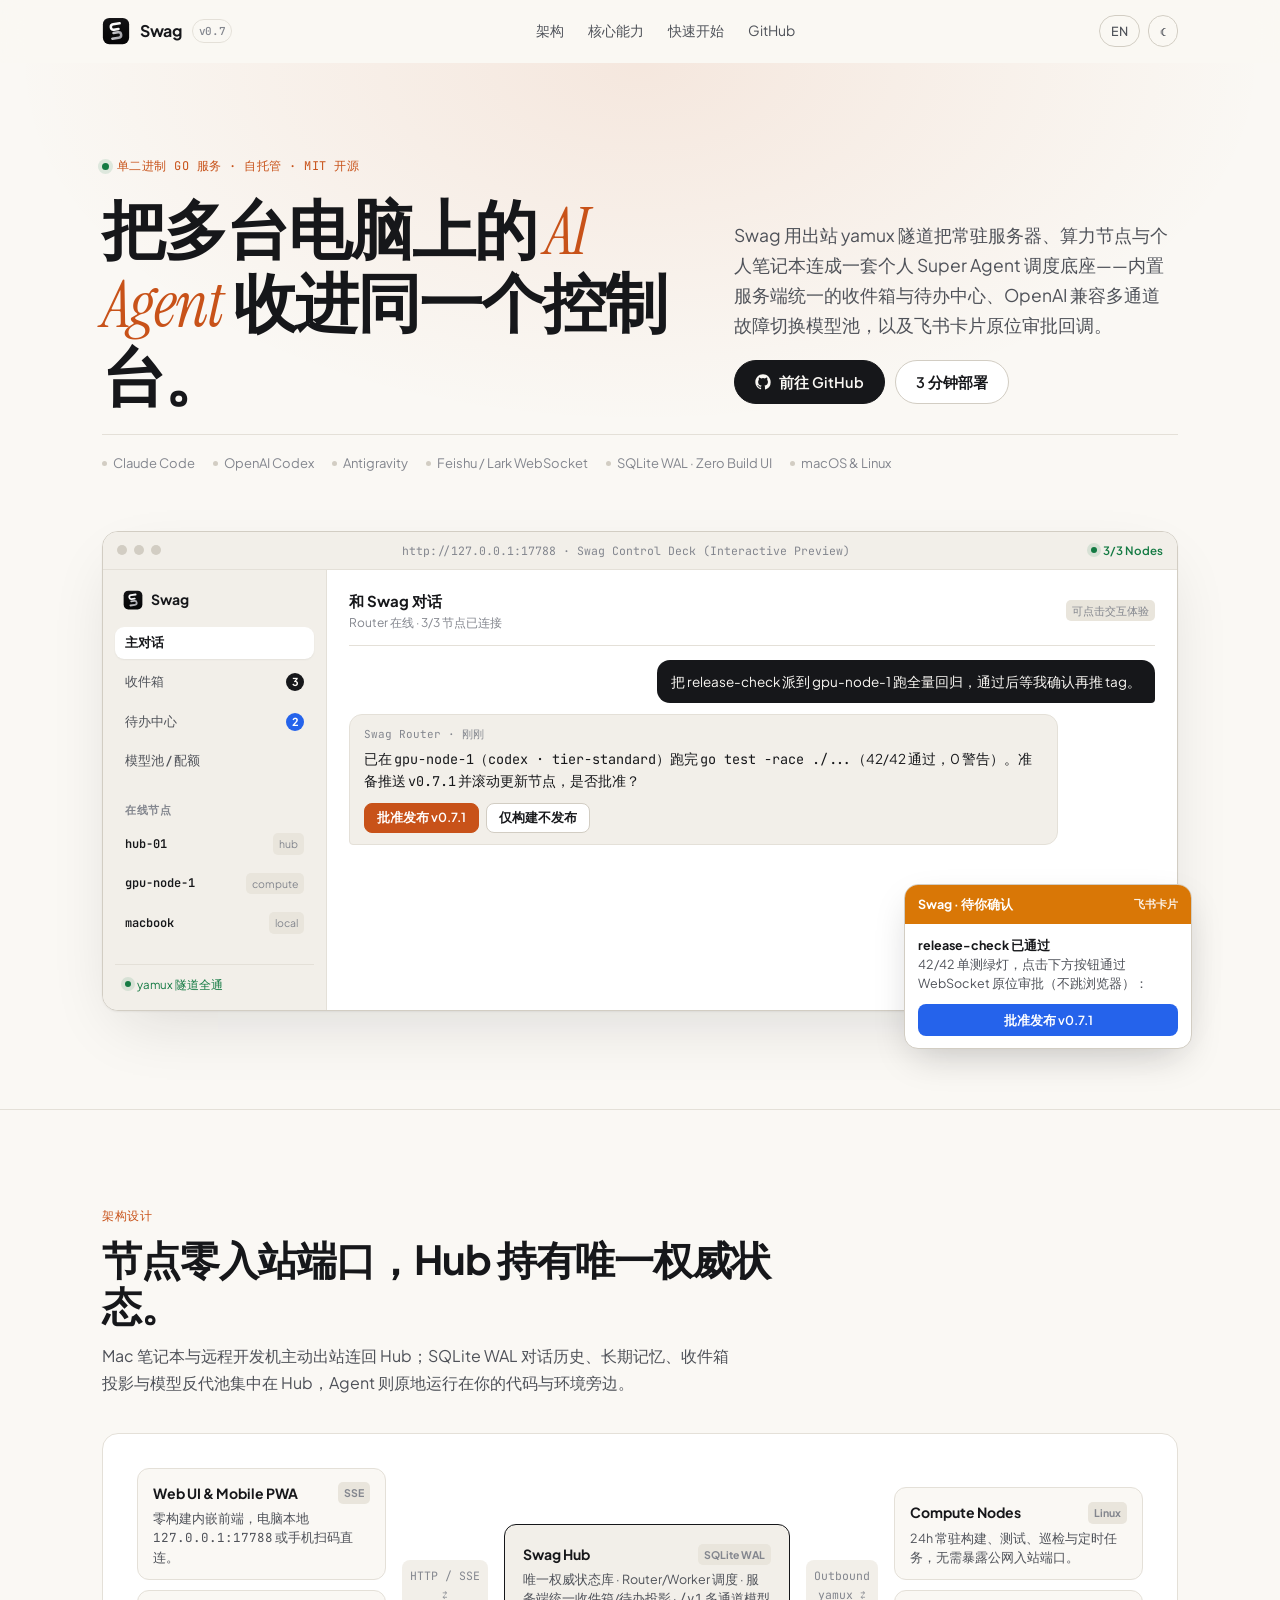
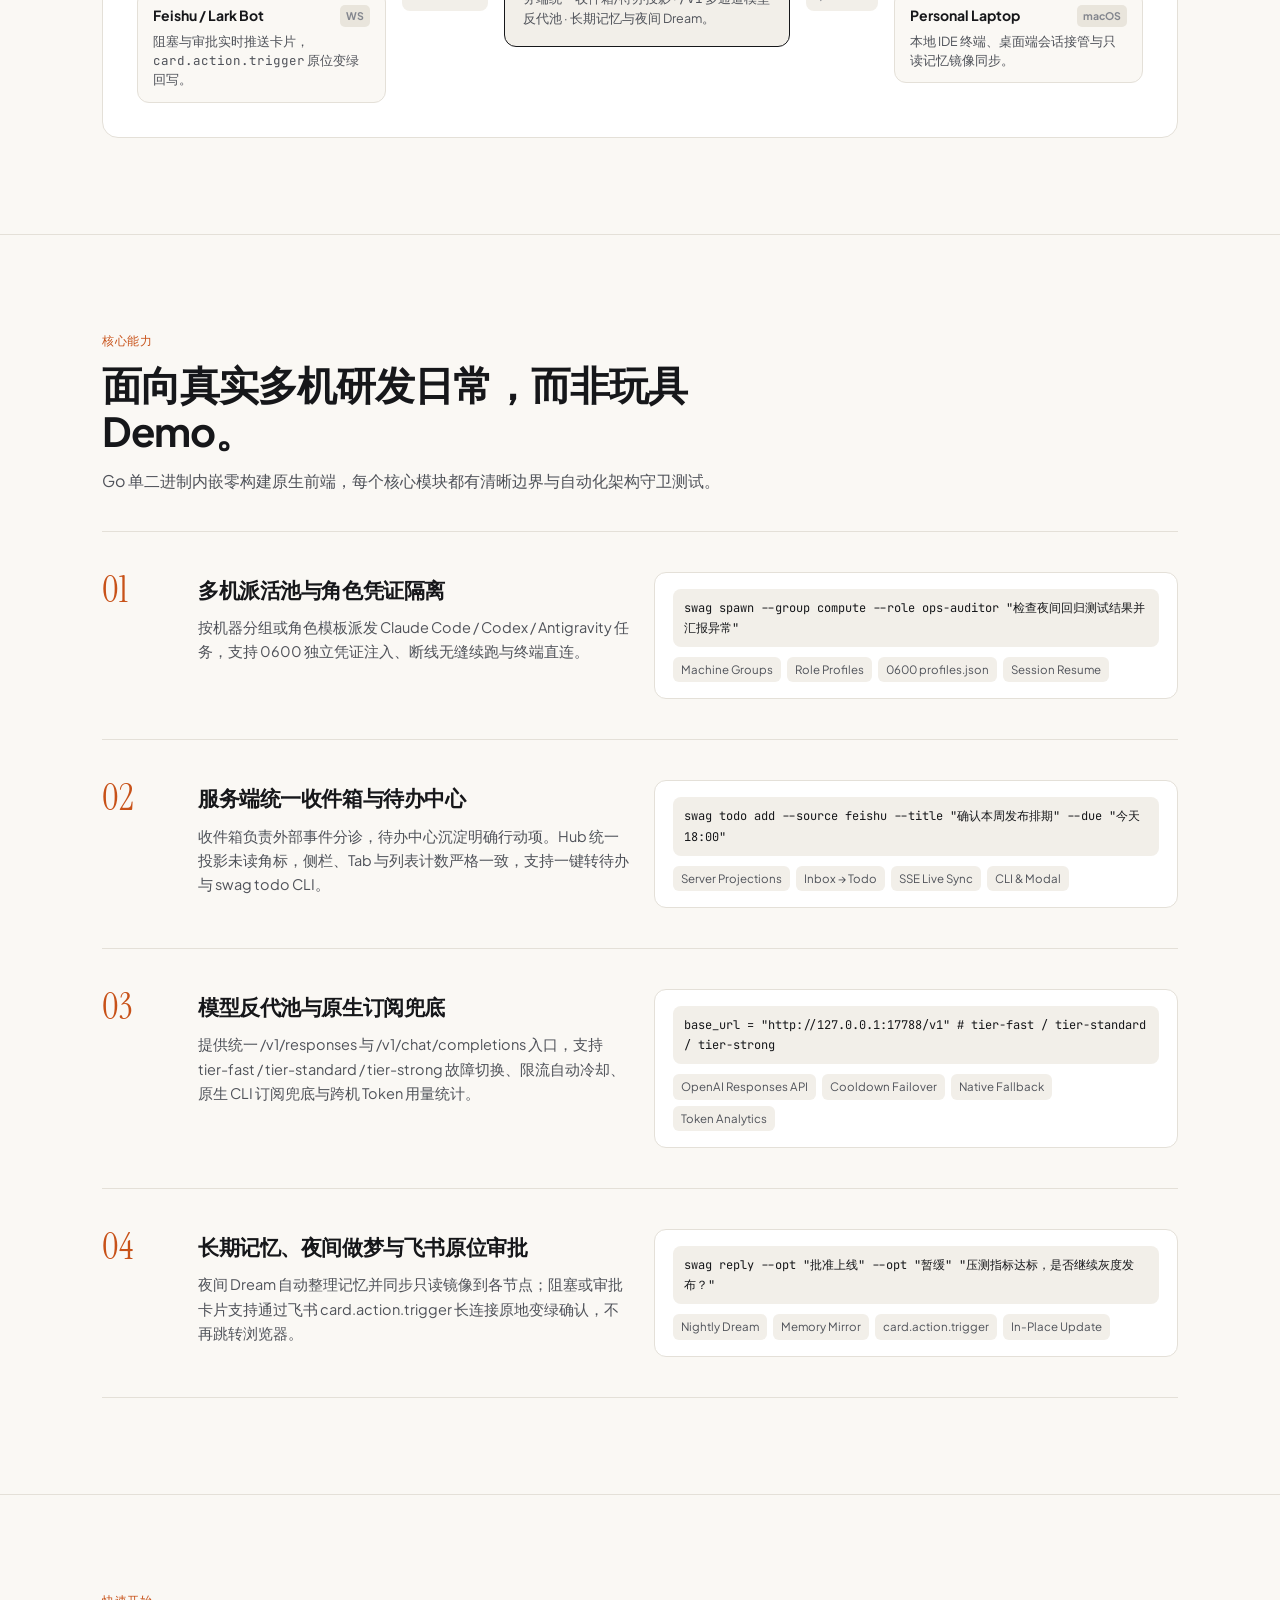
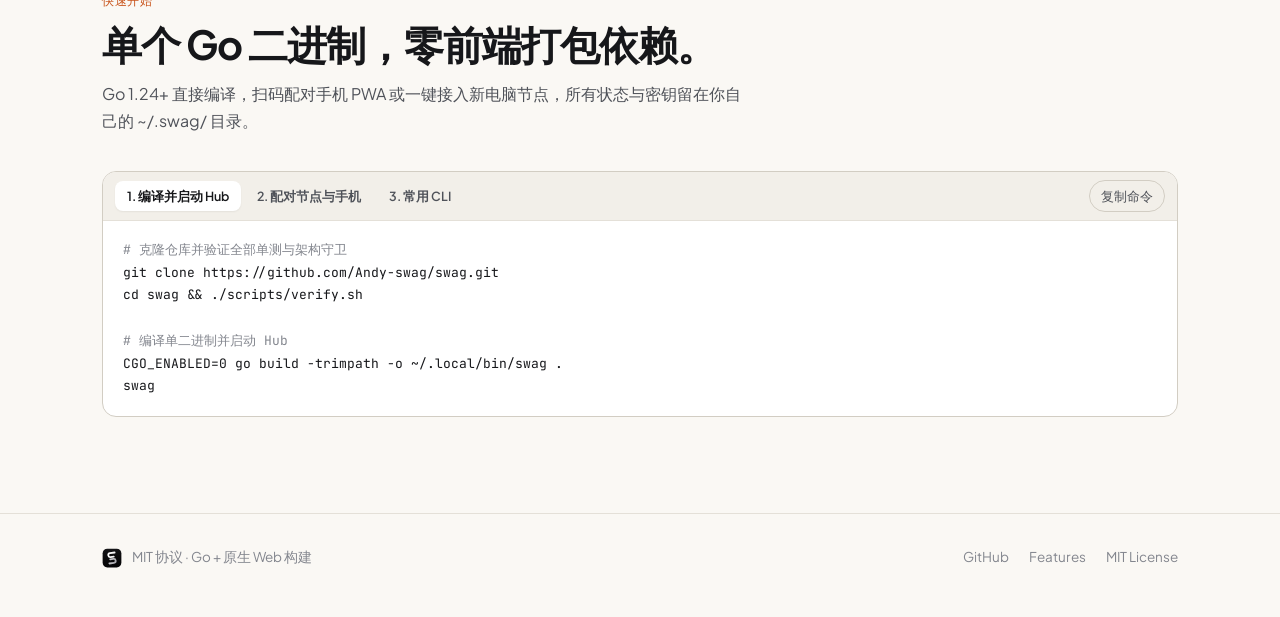
==== docs/index.html @ 2bf83cad "feat: initial open-source release of Swag (v0.7.1) Self-hosted, multi-machine Super Agent control de" ====
<!doctype html>
<html lang="zh-CN">
<head>
  <meta charset="utf-8">
  <meta name="viewport" content="width=device-width, initial-scale=1">
  <title>Swag — 多机 Super Agent 控制台</title>
  <meta name="description" content="自托管多机 Super Agent 控制台与任务调度底座：Go 单二进制 + 出站 yamux 隧道 + 统一收件箱与待办中心 + 多通道模型反代池 + 飞书卡片原位审批。">
  <link rel="icon" href="icon.svg" type="image/svg+xml">
  <link rel="preconnect" href="https://fonts.googleapis.com">
  <link rel="preconnect" href="https://fonts.gstatic.com" crossorigin>
  <link href="https://fonts.googleapis.com/css2?family=Instrument+Serif:ital@0;1&family=JetBrains+Mono:wght@400;500;600&family=Plus+Jakarta+Sans:wght@400;500;600;700&display=swap" rel="stylesheet">
  <link rel="stylesheet" href="styles.css">
</head>
<body>
  <header class="topbar">
    <div class="wrap topbar-in">
      <a class="brand" href="#">
        <img src="icon.svg" alt="Swag">
        <span>Swag</span>
        <span class="brand-ver">v0.7</span>
      </a>
      <nav class="nav" aria-label="Primary">
        <a href="#arch" data-i18n="nav.arch">架构</a>
        <a href="#features" data-i18n="nav.features">核心能力</a>
        <a href="#start" data-i18n="nav.start">快速开始</a>
        <a href="https://github.com/Andy-swag/swag" target="_blank" rel="noopener">GitHub</a>
      </nav>
      <div class="nav-acts">
        <button type="button" class="pill-btn" id="lang-toggle" title="Switch Language">EN</button>
        <button type="button" class="pill-btn" id="theme-toggle" title="Toggle Theme" aria-label="Toggle theme">☾</button>
      </div>
    </div>
  </header>

  <main>
    <div class="hero-wash">
      <section class="hero">
        <div class="wrap">
          <div class="hero-grid">
            <div>
              <div class="eyebrow"><span class="live-dot"></span><span data-i18n="hero.eyebrow">单二进制 Go 服务 · 自托管 · MIT 开源</span></div>
              <h1>
                <span data-i18n="hero.h1a">把多台电脑上的 </span><span class="serif" data-i18n="hero.h1b">AI Agent</span><span data-i18n="hero.h1c"> 收进同一个控制台。</span>
              </h1>
            </div>
            <div class="hero-side">
              <p class="lede" data-i18n="hero.lede">Swag 用出站 yamux 隧道把常驻服务器、算力节点与个人笔记本连成一套个人 Super Agent 调度底座——内置服务端统一的收件箱与待办中心、OpenAI 兼容多通道故障切换模型池，以及飞书卡片原位审批回调。</p>
              <div class="cta-row">
                <a class="btn primary" href="https://github.com/Andy-swag/swag" target="_blank" rel="noopener">
                  <svg viewBox="0 0 24 24" fill="currentColor" aria-hidden="true"><path d="M12 .5C5.65.5.5 5.65.5 12c0 5.08 3.29 9.39 7.86 10.91.58.11.79-.25.79-.56v-2c-3.2.7-3.87-1.36-3.87-1.36-.52-1.33-1.28-1.69-1.28-1.69-1.05-.72.08-.7.08-.7 1.16.08 1.77 1.19 1.77 1.19 1.03 1.77 2.71 1.26 3.37.96.1-.75.4-1.26.73-1.55-2.55-.29-5.24-1.28-5.24-5.68 0-1.25.45-2.28 1.18-3.08-.12-.29-.51-1.46.11-3.04 0 0 .97-.31 3.17 1.18a10.9 10.9 0 0 1 5.77 0c2.2-1.49 3.17-1.18 3.17-1.18.62 1.58.23 2.75.11 3.04.74.8 1.18 1.83 1.18 3.08 0 4.41-2.69 5.39-5.26 5.67.42.36.79 1.07.79 2.16v3.2c0 .31.21.68.8.56A11.51 11.51 0 0 0 23.5 12C23.5 5.65 18.35.5 12 .5Z"/></svg>
                  <span data-i18n="hero.cta.gh">前往 GitHub</span>
                </a>
                <a class="btn" href="#start" data-i18n="hero.cta.start">3 分钟部署</a>
              </div>
            </div>
          </div>

          <div class="compat-strip">
            <span>Claude Code</span>
            <span>OpenAI Codex</span>
            <span>Antigravity</span>
            <span>Feishu / Lark WebSocket</span>
            <span>SQLite WAL · Zero Build UI</span>
            <span>macOS &amp; Linux</span>
          </div>

          <!-- Interactive Live Control Deck Preview -->
          <div class="stage-wrap">
            <div class="deck-frame">
              <div class="deck-chrome">
                <div class="dots"><i></i><i></i><i></i></div>
                <span class="chrome-url">http://127.0.0.1:17788 · Swag Control Deck (Interactive Preview)</span>
                <span class="chrome-pill"><span class="live-dot" style="width:6px;height:6px"></span> 3/3 Nodes</span>
              </div>
              <div class="deck-app">
                <aside class="deck-side">
                  <div class="ds-brand"><img src="icon.svg" alt=""> Swag</div>
                  <button type="button" class="ds-nav on" data-deck-tab="chat"><span>主对话</span></button>
                  <button type="button" class="ds-nav" data-deck-tab="inbox"><span>收件箱</span><span class="ds-badge" id="demo-inbox-badge">3</span></button>
                  <button type="button" class="ds-nav" data-deck-tab="todos"><span>待办中心</span><span class="ds-badge blue" id="demo-todo-badge">2</span></button>
                  <button type="button" class="ds-nav" data-deck-tab="pool"><span>模型池 / 配额</span></button>

                  <div class="ds-sec">在线节点</div>
                  <div class="ds-node"><b>hub-01</b><span class="ds-tag">hub</span></div>
                  <div class="ds-node"><b>gpu-node-1</b><span class="ds-tag">compute</span></div>
                  <div class="ds-node"><b>macbook</b><span class="ds-tag">local</span></div>
                  <div class="ds-foot"><span class="live-dot" style="width:6px;height:6px"></span> yamux 隧道全通</div>
                </aside>

                <div class="deck-main">
                  <div class="dm-head">
                    <div>
                      <div class="dm-title" id="dm-title">和 Swag 对话</div>
                      <div class="dm-sub" id="dm-sub">Router 在线 · 3/3 节点已连接</div>
                    </div>
                    <span class="ds-tag">可点击交互体验</span>
                  </div>

                  <!-- Chat View -->
                  <div class="dm-view on" data-deck-view="chat">
                    <div class="bubble user">把 release-check 派到 gpu-node-1 跑全量回归，通过后等我确认再推 tag。</div>
                    <div class="bubble agent">
                      <div class="bubble-meta">Swag Router · 刚刚</div>
                      已在 <code>gpu-node-1</code>（<code>codex · tier-standard</code>）跑完 <code>go test -race ./...</code>（42/42 通过，0 警告）。准备推送 <code>v0.7.1</code> 并滚动更新节点，是否批准？
                      <div class="opt-row">
                        <button type="button" class="opt-btn primary" data-demo-approve>批准发布 v0.7.1</button>
                        <button type="button" class="opt-btn" data-demo-approve>仅构建不发布</button>
                      </div>
                    </div>
                    <div class="bubble user" id="demo-chat-confirm" hidden>✅ 已确认：批准发布 v0.7.1（来自飞书原位回调 / 主对话同步）</div>
                  </div>

                  <!-- Inbox View -->
                  <div class="dm-view" data-deck-view="inbox">
                    <div class="item-card">
                      <div class="item-av feishu">飞</div>
                      <div class="item-body">
                        <div class="item-top"><span>feishu-todo 每日汇总</span><span class="dm-sub">18:30</span></div>
                        <div class="item-desc">发现 2 条未关闭任务与 1 场明日架构评审日程，已去重，待确认是否转入待办或派活。</div>
                        <div class="item-foot">
                          <button type="button" class="mini-btn" data-demo-ack="promote">+ 转为待办</button>
                          <button type="button" class="mini-btn" data-demo-ack="seen">标为已看</button>
                        </div>
                      </div>
                    </div>
                    <div class="item-card">
                      <div class="item-av agent">助</div>
                      <div class="item-body">
                        <div class="item-top"><span>worker release-check 汇报</span><span class="dm-sub">18:42</span></div>
                        <div class="item-desc">所有并发单测与静态检查已通过，产物就绪，等待确认是否打 tag。</div>
                        <div class="item-foot">
                          <button type="button" class="mini-btn" data-demo-ack="promote">+ 转为待办</button>
                          <button type="button" class="mini-btn" data-demo-ack="seen">标为已看</button>
                        </div>
                      </div>
                    </div>
                    <div class="item-card">
                      <div class="item-av task">定</div>
                      <div class="item-body">
                        <div class="item-top"><span>夜间巡检 · ops-auditor</span><span class="dm-sub">02:00</span></div>
                        <div class="item-desc">集群磁盘与服务健康巡检正常，Dream 已完成记忆归档并镜像到 3 台节点。</div>
                        <div class="item-foot">
                          <button type="button" class="mini-btn" data-demo-ack="seen">标为已看</button>
                        </div>
                      </div>
                    </div>
                  </div>

                  <!-- Todos View -->
                  <div class="dm-view" data-deck-view="todos">
                    <div class="item-card">
                      <div class="item-av agent">审</div>
                      <div class="item-body">
                        <div class="item-top"><span>待审批 · 发布 v0.7.1</span><span class="dm-sub">高优先</span></div>
                        <div class="item-desc">全量测试已绿，待点击确认后自动推送并重启节点。</div>
                      </div>
                    </div>
                    <div class="item-card">
                      <div class="item-av task">任</div>
                      <div class="item-body">
                        <div class="item-top"><span>复查本周发布检查项</span><span class="dm-sub">飞书待办</span></div>
                        <div class="item-desc">通过 <code>swag todo add --source feishu</code> 自动同步入列，支持一键派给 Swag 跟进。</div>
                      </div>
                    </div>
                  </div>

                  <!-- Pool View -->
                  <div class="dm-view" data-deck-view="pool">
                    <div class="pool-grid">
                      <div class="p-card">
                        <div class="p-top"><span>Codex Pro</span><span class="p-ok">可用</span></div>
                        <div class="meter-track"><div class="meter-fill" style="width:92%"></div></div>
                        <div class="p-foot">5h 剩余 92% · 2 节点去重</div>
                      </div>
                      <div class="p-card">
                        <div class="p-top"><span>Claude Max</span><span class="p-ok">可用</span></div>
                        <div class="meter-track"><div class="meter-fill" style="width:86%"></div></div>
                        <div class="p-foot">7d 剩余 86% · 原生直连</div>
                      </div>
                      <div class="p-card">
                        <div class="p-top"><span>API Pool /v1</span><span class="p-ok">2 通道</span></div>
                        <div class="meter-track"><div class="meter-fill" style="width:100%"></div></div>
                        <div class="p-foot">primary → backup → native</div>
                      </div>
                    </div>
                    <div class="item-card">
                      <div class="item-body">
                        <div class="item-top"><span>模型档位故障切换链</span><span class="dm-sub">限流自动冷却 · 订阅兜底</span></div>
                        <div class="item-desc"><code>tier-fast</code> / <code>tier-standard</code> / <code>tier-strong</code> 自动路由并在上游 429/5xx 时无感切换，全通道不可用时可回落至本机原生 CLI 订阅。</div>
                      </div>
                    </div>
                  </div>
                </div>
              </div>
            </div>

            <!-- Floating Feishu Interactive Card Demo -->
            <div class="lark-float" id="lark-float" aria-label="Interactive Feishu Card Preview">
              <div class="lf-head">
                <span>Swag · 待你确认</span>
                <span style="font-size:11px;opacity:.9">飞书卡片</span>
              </div>
              <div class="lf-body">
                <b>release-check 已通过</b><br>
                42/42 单测绿灯，点击下方按钮通过 WebSocket 原位审批（不跳浏览器）：
                <button type="button" class="lf-btn" data-demo-approve>批准发布 v0.7.1</button>
                <div class="lf-done">✅ 已确认：「批准发布 v0.7.1」· 卡片原地更新</div>
              </div>
            </div>
          </div>
        </div>
      </section>
    </div>

    <!-- Architecture -->
    <section class="band" id="arch">
      <div class="wrap">
        <div class="sec-kicker" data-i18n="arch.kicker">架构设计</div>
        <h2 class="sec-h" data-i18n="arch.h">节点零入站端口，Hub 持有唯一权威状态。</h2>
        <p class="sec-p" data-i18n="arch.p">Mac 笔记本与远程开发机主动出站连回 Hub；SQLite WAL 对话历史、长期记忆、收件箱投影与模型反代池集中在 Hub，Agent 则原地运行在你的代码与环境旁边。</p>

        <div class="arch-box">
          <div class="arch-grid">
            <div class="arch-col">
              <div class="arch-node">
                <h4><span>Web UI &amp; Mobile PWA</span><span class="ds-tag">SSE</span></h4>
                <p>零构建内嵌前端，电脑本地 <code>127.0.0.1:17788</code> 或手机扫码直连。</p>
              </div>
              <div class="arch-node">
                <h4><span>Feishu / Lark Bot</span><span class="ds-tag">WS</span></h4>
                <p>阻塞与审批实时推送卡片，<code>card.action.trigger</code> 原位变绿回写。</p>
              </div>
            </div>

            <div class="arch-arrow">HTTP / SSE<br>⇄</div>

            <div class="arch-node hub">
              <h4><span>Swag Hub</span><span class="ds-tag">SQLite WAL</span></h4>
              <p>唯一权威状态库 · Router/Worker 调度 · 服务端统一收件箱/待办投影 · <code>/v1</code> 多通道模型反代池 · 长期记忆与夜间 Dream。</p>
            </div>

            <div class="arch-arrow">Outbound<br>yamux ⇄</div>

            <div class="arch-col">
              <div class="arch-node">
                <h4><span>Compute Nodes</span><span class="ds-tag">Linux</span></h4>
                <p>24h 常驻构建、测试、巡检与定时任务，无需暴露公网入站端口。</p>
              </div>
              <div class="arch-node">
                <h4><span>Personal Laptop</span><span class="ds-tag">macOS</span></h4>
                <p>本地 IDE 终端、桌面端会话接管与只读记忆镜像同步。</p>
              </div>
            </div>
          </div>
        </div>
      </div>
    </section>

    <!-- Core Capabilities -->
    <section class="band" id="features">
      <div class="wrap">
        <div class="sec-kicker" data-i18n="feat.kicker">核心能力</div>
        <h2 class="sec-h" data-i18n="feat.h">面向真实多机研发日常，而非玩具 Demo。</h2>
        <p class="sec-p" data-i18n="feat.p">Go 单二进制内嵌零构建原生前端，每个核心模块都有清晰边界与自动化架构守卫测试。</p>

        <div class="feat-list">
          <article class="feat-row">
            <div class="feat-num">01</div>
            <div>
              <h3 class="feat-title" data-i18n="f1.t">多机派活池与角色凭证隔离</h3>
              <p class="feat-sub" data-i18n="f1.s">按机器分组或角色模板派发 Claude Code / Codex / Antigravity 任务，支持 0600 独立凭证注入、断线无缝续跑与终端直连。</p>
            </div>
            <div class="feat-detail">
              <code>swag spawn --group compute --role ops-auditor "检查夜间回归测试结果并汇报异常"</code>
              <div class="feat-tags"><span>Machine Groups</span><span>Role Profiles</span><span>0600 profiles.json</span><span>Session Resume</span></div>
            </div>
          </article>

          <article class="feat-row">
            <div class="feat-num">02</div>
            <div>
              <h3 class="feat-title" data-i18n="f2.t">服务端统一收件箱与待办中心</h3>
              <p class="feat-sub" data-i18n="f2.s">收件箱负责外部事件分诊，待办中心沉淀明确行动项。Hub 统一投影未读角标，侧栏、Tab 与列表计数严格一致，支持一键转待办与 swag todo CLI。</p>
            </div>
            <div class="feat-detail">
              <code>swag todo add --source feishu --title "确认本周发布排期" --due "今天 18:00"</code>
              <div class="feat-tags"><span>Server Projections</span><span>Inbox → Todo</span><span>SSE Live Sync</span><span>CLI &amp; Modal</span></div>
            </div>
          </article>

          <article class="feat-row">
            <div class="feat-num">03</div>
            <div>
              <h3 class="feat-title" data-i18n="f3.t">模型反代池与原生订阅兜底</h3>
              <p class="feat-sub" data-i18n="f3.s">提供统一 /v1/responses 与 /v1/chat/completions 入口，支持 tier-fast / tier-standard / tier-strong 故障切换、限流自动冷却、原生 CLI 订阅兜底与跨机 Token 用量统计。</p>
            </div>
            <div class="feat-detail">
              <code>base_url = "http://127.0.0.1:17788/v1"   # tier-fast / tier-standard / tier-strong</code>
              <div class="feat-tags"><span>OpenAI Responses API</span><span>Cooldown Failover</span><span>Native Fallback</span><span>Token Analytics</span></div>
            </div>
          </article>

          <article class="feat-row">
            <div class="feat-num">04</div>
            <div>
              <h3 class="feat-title" data-i18n="f4.t">长期记忆、夜间做梦与飞书原位审批</h3>
              <p class="feat-sub" data-i18n="f4.s">夜间 Dream 自动整理记忆并同步只读镜像到各节点；阻塞或审批卡片支持通过飞书 card.action.trigger 长连接原地变绿确认，不再跳转浏览器。</p>
            </div>
            <div class="feat-detail">
              <code>swag reply --opt "批准上线" --opt "暂缓" "压测指标达标，是否继续灰度发布？"</code>
              <div class="feat-tags"><span>Nightly Dream</span><span>Memory Mirror</span><span>card.action.trigger</span><span>In-Place Update</span></div>
            </div>
          </article>
        </div>
      </div>
    </section>

    <!-- Quick Start -->
    <section class="band" id="start">
      <div class="wrap">
        <div class="sec-kicker" data-i18n="qs.kicker">快速开始</div>
        <h2 class="sec-h" data-i18n="qs.h">单个 Go 二进制，零前端打包依赖。</h2>
        <p class="sec-p" data-i18n="qs.p">Go 1.24+ 直接编译，扫码配对手机 PWA 或一键接入新电脑节点，所有状态与密钥留在你自己的 ~/.swag/ 目录。</p>

        <div class="qs-shell">
          <div class="qs-tabs">
            <div class="qs-tab-btns">
              <button type="button" class="qs-tab on" data-qs-tab="build">1. 编译并启动 Hub</button>
              <button type="button" class="qs-tab" data-qs-tab="pair">2. 配对节点与手机</button>
              <button type="button" class="qs-tab" data-qs-tab="cli">3. 常用 CLI</button>
            </div>
            <button type="button" class="pill-btn" id="qs-copy" data-i18n="qs.copy">复制命令</button>
          </div>
          <pre class="qs-pre on" data-qs-pre="build"><span class="c"># 克隆仓库并验证全部单测与架构守卫</span>
git clone https://github.com/Andy-swag/swag.git
cd swag &amp;&amp; ./scripts/verify.sh

<span class="c"># 编译单二进制并启动 Hub</span>
CGO_ENABLED=0 go build -trimpath -o ~/.local/bin/swag .
swag</pre>
          <pre class="qs-pre" data-qs-pre="pair"><span class="c"># 在 Hub 上生成手机 PWA 配对二维码（10 分钟有效）</span>
swag pair

<span class="c"># 生成另一台电脑（Mac / Linux 算力节点）加入命令</span>
swag pair --computer

<span class="c"># 在新节点上运行配对命令后，即可通过本机 http://127.0.0.1:17788 访问</span></pre>
          <pre class="qs-pre" data-qs-pre="cli"><span class="c"># 查看在线节点、Router 与运行中的 Worker</span>
swag list

<span class="c"># 定时任务与待办中心</span>
swag timer add "weekdays 09:00" "汇总昨夜构建状态与今日重点"
swag todo add --title "复查发布检查项" --due "今天 18:00"
swag todo ls</pre>
        </div>
      </div>
    </section>
  </main>

  <footer>
    <div class="wrap foot-in">
      <div style="display:flex;align-items:center;gap:10px">
        <img src="icon.svg" alt="" style="width:20px;height:20px;border-radius:5px">
        <span data-i18n="foot.copy">MIT 协议 · Go + 原生 Web 构建</span>
      </div>
      <div class="foot-links">
        <a href="https://github.com/Andy-swag/swag" target="_blank" rel="noopener">GitHub</a>
        <a href="https://github.com/Andy-swag/swag/blob/main/FEATURES.md" target="_blank" rel="noopener">Features</a>
        <a href="https://github.com/Andy-swag/swag/blob/main/LICENSE" target="_blank" rel="noopener">MIT License</a>
      </div>
    </div>
  </footer>

  <script src="app.js"></script>
</body>
</html>
---- docs/styles.css ----
:root {
  --paper: #faf8f4;
  --surface: #f2efe9;
  --surface-2: #e9e5dc;
  --card: #ffffff;
  --ink: #16171a;
  --ink-2: #4f5259;
  --ink-3: #83868e;
  --line: #e4e0d8;
  --line-2: #d2cdc3;
  --accent: #c85219;
  --accent-soft: rgba(200, 82, 25, 0.1);
  --ok: #147a43;
  --ok-soft: rgba(20, 122, 67, 0.12);
  --warn: #b8670a;
  --warn-soft: rgba(184, 103, 10, 0.12);
  --shadow-stage: 0 1px 2px rgba(18, 19, 22, 0.05), 0 24px 64px -18px rgba(18, 19, 22, 0.14);
  --shadow-float: 0 14px 38px -10px rgba(18, 19, 22, 0.22);
  --font-display: "Instrument Serif", "Songti SC", "Noto Serif SC", Georgia, serif;
  --font-sans: "Plus Jakarta Sans", "PingFang SC", "Hiragino Sans GB", "Noto Sans SC", -apple-system, sans-serif;
  --font-mono: "JetBrains Mono", "SF Mono", ui-monospace, Menlo, monospace;
  color-scheme: light;
}

@media (prefers-color-scheme: dark) {
  :root:not([data-theme="light"]) {
    --paper: #0e0f11;
    --surface: #15161a;
    --surface-2: #1d1f24;
    --card: #131418;
    --ink: #f1efe9;
    --ink-2: #a9a8a1;
    --ink-3: #707279;
    --line: #23252b;
    --line-2: #32353d;
    --accent: #eb7438;
    --accent-soft: rgba(235, 116, 56, 0.14);
    --ok: #3ad17c;
    --ok-soft: rgba(58, 209, 124, 0.14);
    --warn: #f0ab44;
    --warn-soft: rgba(240, 171, 68, 0.14);
    --shadow-stage: 0 2px 6px rgba(0, 0, 0, 0.45), 0 32px 80px -20px rgba(0, 0, 0, 0.72);
    --shadow-float: 0 18px 46px -8px rgba(0, 0, 0, 0.65);
    color-scheme: dark;
  }
}

:root[data-theme="dark"] {
  --paper: #0e0f11;
  --surface: #15161a;
  --surface-2: #1d1f24;
  --card: #131418;
  --ink: #f1efe9;
  --ink-2: #a9a8a1;
  --ink-3: #707279;
  --line: #23252b;
  --line-2: #32353d;
  --accent: #eb7438;
  --accent-soft: rgba(235, 116, 56, 0.14);
  --ok: #3ad17c;
  --ok-soft: rgba(58, 209, 124, 0.14);
  --warn: #f0ab44;
  --warn-soft: rgba(240, 171, 68, 0.14);
  --shadow-stage: 0 2px 6px rgba(0, 0, 0, 0.45), 0 32px 80px -20px rgba(0, 0, 0, 0.72);
  --shadow-float: 0 18px 46px -8px rgba(0, 0, 0, 0.65);
  color-scheme: dark;
}

* { box-sizing: border-box; }
html { scroll-behavior: smooth; -webkit-text-size-adjust: 100%; }
body {
  margin: 0;
  background: var(--paper);
  color: var(--ink);
  font: 15.5px/1.68 var(--font-sans);
  overflow-x: hidden;
  -webkit-font-smoothing: antialiased;
}
a { color: inherit; text-decoration: none; }
code, pre { font-family: var(--font-mono); }

.wrap { max-width: 1140px; margin: 0 auto; padding: 0 clamp(18px, 3vw, 32px); }

/* Subtle architectural grid wash behind hero */
.hero-wash {
  position: relative;
  background:
    radial-gradient(ellipse 68% 48% at 50% 0%, var(--accent-soft), transparent 72%),
    linear-gradient(to bottom, transparent 0%, var(--paper) 100%);
}

/* Sticky Topbar */
.topbar {
  position: sticky;
  top: 0;
  z-index: 40;
  background: color-mix(in srgb, var(--paper) 84%, transparent);
  backdrop-filter: saturate(1.4) blur(14px);
  -webkit-backdrop-filter: saturate(1.4) blur(14px);
  border-bottom: 1px solid transparent;
  transition: border-color 0.2s ease;
}
.topbar.scrolled { border-bottom-color: var(--line); }
.topbar-in {
  height: 62px;
  display: flex;
  align-items: center;
  justify-content: space-between;
  gap: 16px;
}
.brand {
  display: inline-flex;
  align-items: center;
  gap: 10px;
  font-weight: 700;
  font-size: 16px;
  letter-spacing: -0.02em;
}
.brand img { width: 28px; height: 28px; border-radius: 7px; }
.brand-ver {
  font-family: var(--font-mono);
  font-size: 11px;
  font-weight: 500;
  color: var(--ink-3);
  padding: 2px 6px;
  border: 1px solid var(--line);
  border-radius: 999px;
}
.nav { display: flex; align-items: center; gap: 24px; }
.nav a { font-size: 14px; color: var(--ink-2); transition: color 0.15s; }
.nav a:hover { color: var(--ink); }
.nav-acts { display: flex; align-items: center; gap: 8px; }
.pill-btn {
  display: inline-flex;
  align-items: center;
  gap: 6px;
  height: 32px;
  padding: 0 11px;
  border-radius: 999px;
  border: 1px solid var(--line-2);
  background: transparent;
  color: var(--ink-2);
  font: 500 12.5px/1 var(--font-sans);
  cursor: pointer;
  transition: background 0.15s, color 0.15s, border-color 0.15s;
}
.pill-btn:hover { background: var(--surface); color: var(--ink); }

/* Buttons */
.btn {
  display: inline-flex;
  align-items: center;
  gap: 8px;
  height: 44px;
  padding: 0 20px;
  border-radius: 999px;
  border: 1px solid var(--line-2);
  background: var(--card);
  color: var(--ink);
  font: 600 14.5px/1 var(--font-sans);
  cursor: pointer;
  transition: transform 0.16s cubic-bezier(0.22, 1, 0.36, 1), background 0.15s, border-color 0.15s;
}
.btn:hover { transform: translateY(-1px); background: var(--surface); }
.btn.primary {
  background: var(--ink);
  color: var(--paper);
  border-color: var(--ink);
}
.btn.primary:hover { opacity: 0.92; background: var(--ink); }
.btn svg { width: 16px; height: 16px; flex: none; }

/* Hero */
.hero {
  padding: clamp(48px, 7vw, 88px) 0 clamp(40px, 5vw, 64px);
}
.hero-grid {
  display: grid;
  grid-template-columns: minmax(0, 1.15fr) minmax(0, 0.85fr);
  gap: 32px;
  align-items: end;
}
.eyebrow {
  display: inline-flex;
  align-items: center;
  gap: 8px;
  font-family: var(--font-mono);
  font-size: 12px;
  letter-spacing: 0.04em;
  text-transform: uppercase;
  color: var(--accent);
  margin-bottom: 16px;
}
.live-dot {
  width: 7px;
  height: 7px;
  border-radius: 50%;
  background: var(--ok);
  box-shadow: 0 0 0 4px var(--ok-soft);
}
h1 {
  margin: 0;
  font-size: clamp(38px, 5.4vw, 64px);
  line-height: 1.07;
  letter-spacing: -0.032em;
  font-weight: 700;
}
h1 .serif {
  font-family: var(--font-display);
  font-weight: 400;
  font-style: italic;
  color: var(--accent);
  letter-spacing: -0.01em;
}
.hero-side {
  display: flex;
  flex-direction: column;
  gap: 20px;
  padding-bottom: 4px;
}
.lede {
  margin: 0;
  font-size: clamp(15.5px, 1.4vw, 17.5px);
  color: var(--ink-2);
  line-height: 1.72;
}
.cta-row { display: flex; flex-wrap: wrap; gap: 10px; align-items: center; }
.compat-strip {
  display: flex;
  flex-wrap: wrap;
  gap: 8px 18px;
  margin-top: 26px;
  padding-top: 18px;
  border-top: 1px solid var(--line);
  font-size: 13px;
  color: var(--ink-3);
}
.compat-strip span { display: inline-flex; align-items: center; gap: 6px; }
.compat-strip span::before {
  content: "";
  width: 5px;
  height: 5px;
  border-radius: 50%;
  background: var(--line-2);
}

/* Interactive Control Deck Stage */
.stage-wrap {
  position: relative;
  margin-top: clamp(36px, 5vw, 56px);
  padding-bottom: 34px;
}
.deck-frame {
  border-radius: 16px;
  border: 1px solid var(--line-2);
  background: var(--card);
  box-shadow: var(--shadow-stage);
  overflow: hidden;
}
.deck-chrome {
  height: 38px;
  padding: 0 14px;
  display: flex;
  align-items: center;
  justify-content: space-between;
  background: var(--surface);
  border-bottom: 1px solid var(--line);
}
.dots { display: flex; gap: 7px; }
.dots i { width: 10px; height: 10px; border-radius: 50%; background: var(--line-2); display: block; }
.chrome-url {
  font-family: var(--font-mono);
  font-size: 11.5px;
  color: var(--ink-3);
}
.chrome-pill {
  display: inline-flex;
  align-items: center;
  gap: 6px;
  font-size: 11.5px;
  color: var(--ok);
  font-weight: 600;
}
.deck-app {
  display: grid;
  grid-template-columns: 224px minmax(0, 1fr);
  min-height: 440px;
}
.deck-side {
  border-right: 1px solid var(--line);
  background: var(--surface);
  padding: 14px 12px;
  display: flex;
  flex-direction: column;
  gap: 6px;
}
.ds-brand {
  display: flex;
  align-items: center;
  gap: 8px;
  padding: 4px 8px 10px;
  font-weight: 700;
  font-size: 14px;
}
.ds-brand img { width: 20px; height: 20px; border-radius: 5px; }
.ds-nav {
  display: flex;
  align-items: center;
  justify-content: space-between;
  width: 100%;
  padding: 8px 10px;
  border-radius: 9px;
  border: 0;
  background: transparent;
  color: var(--ink-2);
  font: 500 13px/1.2 var(--font-sans);
  cursor: pointer;
  text-align: left;
  transition: background 0.14s, color 0.14s;
}
.ds-nav:hover { background: var(--surface-2); color: var(--ink); }
.ds-nav.on { background: var(--card); color: var(--ink); font-weight: 650; box-shadow: 0 1px 2px rgba(0, 0, 0, 0.06); }
.ds-badge {
  font-size: 11px;
  font-weight: 700;
  min-width: 18px;
  height: 18px;
  padding: 0 5px;
  border-radius: 999px;
  display: inline-flex;
  align-items: center;
  justify-content: center;
  background: var(--ink);
  color: var(--paper);
  font-variant-numeric: tabular-nums;
}
.ds-badge.blue { background: #2563eb; color: #fff; }
.ds-badge.zero { display: none; }
.ds-sec {
  margin-top: 12px;
  padding: 6px 10px 2px;
  font-size: 11px;
  font-weight: 600;
  color: var(--ink-3);
  text-transform: uppercase;
  letter-spacing: 0.05em;
}
.ds-node {
  display: flex;
  align-items: center;
  justify-content: space-between;
  padding: 6px 10px;
  border-radius: 8px;
  font-size: 12.5px;
  color: var(--ink-2);
}
.ds-node b { font-weight: 600; color: var(--ink); font-family: var(--font-mono); font-size: 12px; }
.ds-tag {
  font-size: 10.5px;
  padding: 2px 6px;
  border-radius: 5px;
  background: var(--surface-2);
  color: var(--ink-3);
}
.ds-foot {
  margin-top: auto;
  padding: 10px 10px 2px;
  border-top: 1px solid var(--line);
  font-size: 11.5px;
  color: var(--ok);
  display: flex;
  align-items: center;
  gap: 6px;
}

.deck-main {
  padding: 18px 22px;
  display: flex;
  flex-direction: column;
  gap: 14px;
  background: var(--card);
}
.dm-head {
  display: flex;
  align-items: center;
  justify-content: space-between;
  gap: 10px;
  padding-bottom: 12px;
  border-bottom: 1px solid var(--line);
}
.dm-title { font-size: 15px; font-weight: 700; }
.dm-sub { font-size: 12px; color: var(--ink-3); }
.dm-view { display: none; flex-direction: column; gap: 11px; }
.dm-view.on { display: flex; }

.bubble {
  max-width: 88%;
  padding: 11px 14px;
  border-radius: 13px;
  font-size: 13.5px;
  line-height: 1.58;
}
.bubble.user {
  align-self: flex-end;
  background: var(--ink);
  color: var(--paper);
  border-bottom-right-radius: 4px;
}
.bubble.agent {
  align-self: flex-start;
  background: var(--surface);
  color: var(--ink);
  border: 1px solid var(--line);
  border-bottom-left-radius: 4px;
}
.bubble-meta { font-size: 11px; color: var(--ink-3); margin-bottom: 4px; font-family: var(--font-mono); }
.opt-row { display: flex; flex-wrap: wrap; gap: 7px; margin-top: 10px; }
.opt-btn {
  height: 30px;
  padding: 0 12px;
  border-radius: 8px;
  border: 1px solid var(--line-2);
  background: var(--card);
  color: var(--ink);
  font: 600 12.5px/1 var(--font-sans);
  cursor: pointer;
  transition: all 0.14s;
}
.opt-btn.primary { background: var(--accent); border-color: var(--accent); color: #fff; }
.opt-btn:hover { filter: brightness(0.96); }
.opt-btn:disabled { opacity: 0.55; cursor: default; }

.item-card {
  display: flex;
  gap: 11px;
  padding: 11px 13px;
  border-radius: 12px;
  border: 1px solid var(--line);
  background: var(--paper);
}
.item-av {
  width: 28px;
  height: 28px;
  border-radius: 50%;
  flex: none;
  display: grid;
  place-items: center;
  font-size: 12px;
  font-weight: 700;
  color: #fff;
}
.item-av.feishu { background: #2563eb; }
.item-av.agent { background: #6366f1; }
.item-av.task { background: #c85219; }
.item-body { flex: 1; min-width: 0; }
.item-top { display: flex; justify-content: space-between; gap: 8px; font-size: 13px; font-weight: 650; }
.item-desc { font-size: 12.5px; color: var(--ink-2); margin-top: 3px; }
.item-foot { display: flex; align-items: center; gap: 8px; margin-top: 8px; flex-wrap: wrap; }
.mini-btn {
  height: 24px;
  padding: 0 9px;
  border-radius: 6px;
  border: 1px solid var(--line-2);
  background: var(--card);
  color: var(--ink-2);
  font: 500 11.5px/1 var(--font-sans);
  cursor: pointer;
}
.mini-btn:hover { color: var(--ink); border-color: var(--ink-3); }
.mini-btn.ok { color: var(--ok); border-color: var(--ok); background: var(--ok-soft); }

.pool-grid {
  display: grid;
  grid-template-columns: repeat(3, minmax(0, 1fr));
  gap: 10px;
}
.p-card {
  padding: 12px;
  border-radius: 11px;
  border: 1px solid var(--line);
  background: var(--paper);
  display: flex;
  flex-direction: column;
  gap: 8px;
}
.p-top { display: flex; justify-content: space-between; align-items: center; font-size: 13px; font-weight: 650; }
.p-ok { font-size: 11px; color: var(--ok); font-weight: 600; }
.meter-track { height: 5px; border-radius: 999px; background: var(--surface-2); overflow: hidden; }
.meter-fill { height: 100%; border-radius: 999px; background: var(--ok); }
.p-foot { font-size: 11.5px; color: var(--ink-3); font-family: var(--font-mono); }

/* Floating Feishu Interactive Card */
.lark-float {
  position: absolute;
  right: -14px;
  bottom: -4px;
  width: 288px;
  border-radius: 14px;
  border: 1px solid var(--line-2);
  background: var(--card);
  box-shadow: var(--shadow-float);
  overflow: hidden;
  transition: transform 0.25s cubic-bezier(0.22, 1, 0.36, 1);
}
.lark-float:hover { transform: translateY(-3px); }
.lf-head {
  padding: 9px 13px;
  font-size: 12.5px;
  font-weight: 700;
  color: #fff;
  background: #d97706;
  display: flex;
  align-items: center;
  justify-content: space-between;
  transition: background 0.25s ease;
}
.lark-float.confirmed .lf-head { background: #15803d; }
.lf-body { padding: 12px 13px; font-size: 12.5px; line-height: 1.55; color: var(--ink-2); }
.lf-body b { color: var(--ink); }
.lf-btn {
  margin-top: 10px;
  width: 100%;
  height: 32px;
  border-radius: 8px;
  border: 0;
  background: #2563eb;
  color: #fff;
  font: 600 12.5px/1 var(--font-sans);
  cursor: pointer;
}
.lf-btn:hover { filter: brightness(1.06); }
.lf-done {
  margin-top: 10px;
  padding: 7px 10px;
  border-radius: 8px;
  background: var(--ok-soft);
  color: var(--ok);
  font-weight: 650;
  font-size: 12px;
  display: none;
}
.lark-float.confirmed .lf-btn { display: none; }
.lark-float.confirmed .lf-done { display: block; }

/* Sections */
section.band { padding: clamp(56px, 8vw, 96px) 0; border-top: 1px solid var(--line); }
.sec-kicker {
  font-family: var(--font-mono);
  font-size: 12px;
  color: var(--accent);
  letter-spacing: 0.05em;
  text-transform: uppercase;
  margin-bottom: 10px;
}
.sec-h {
  margin: 0 0 14px;
  font-size: clamp(28px, 3.4vw, 40px);
  line-height: 1.16;
  letter-spacing: -0.025em;
  max-width: 720px;
}
.sec-p {
  margin: 0 0 36px;
  color: var(--ink-2);
  font-size: 16px;
  max-width: 640px;
}

/* Architecture Diagram */
.arch-box {
  border: 1px solid var(--line);
  border-radius: 16px;
  background: var(--card);
  padding: clamp(20px, 3vw, 34px);
}
.arch-grid {
  display: grid;
  grid-template-columns: 1fr auto 1.15fr auto 1fr;
  gap: 16px;
  align-items: center;
}
.arch-col { display: flex; flex-direction: column; gap: 10px; }
.arch-node {
  padding: 13px 15px;
  border-radius: 12px;
  border: 1px solid var(--line);
  background: var(--paper);
}
.arch-node.hub {
  border-color: var(--ink);
  background: var(--surface);
  padding: 18px 18px;
}
.arch-node h4 { margin: 0 0 4px; font-size: 14px; display: flex; align-items: center; justify-content: space-between; }
.arch-node p { margin: 0; font-size: 12.5px; color: var(--ink-2); line-height: 1.5; }
.arch-arrow {
  font-family: var(--font-mono);
  font-size: 11.5px;
  color: var(--ink-3);
  text-align: center;
  padding: 6px 8px;
  border-radius: 8px;
  background: var(--surface);
  white-space: nowrap;
}

/* Editorial Feature Rows (Asymmetric, zero generic card walls) */
.feat-list { display: flex; flex-direction: column; }
.feat-row {
  display: grid;
  grid-template-columns: 72px minmax(0, 0.95fr) minmax(0, 1.15fr);
  gap: 24px;
  padding: clamp(26px, 3.6vw, 40px) 0;
  border-top: 1px solid var(--line);
  align-items: start;
}
.feat-row:last-child { border-bottom: 1px solid var(--line); }
.feat-num {
  font-family: var(--font-display);
  font-size: 36px;
  line-height: 1;
  color: var(--accent);
}
.feat-title { margin: 0 0 8px; font-size: 21px; letter-spacing: -0.02em; }
.feat-sub { margin: 0; font-size: 14.5px; color: var(--ink-2); }
.feat-detail {
  padding: 16px 18px;
  border-radius: 12px;
  border: 1px solid var(--line);
  background: var(--card);
  font-size: 13.5px;
  color: var(--ink-2);
  display: flex;
  flex-direction: column;
  gap: 10px;
}
.feat-detail code {
  display: block;
  padding: 9px 11px;
  border-radius: 8px;
  background: var(--surface);
  color: var(--ink);
  font-size: 12px;
  overflow-x: auto;
}
.feat-tags { display: flex; flex-wrap: wrap; gap: 6px; }
.feat-tags span {
  font-size: 11.5px;
  padding: 3px 8px;
  border-radius: 6px;
  background: var(--surface);
  color: var(--ink-2);
}

/* Quick Start */
.qs-shell {
  border: 1px solid var(--line-2);
  border-radius: 14px;
  overflow: hidden;
  background: var(--card);
}
.qs-tabs {
  display: flex;
  align-items: center;
  justify-content: space-between;
  padding: 8px 12px;
  background: var(--surface);
  border-bottom: 1px solid var(--line);
  gap: 10px;
  flex-wrap: wrap;
}
.qs-tab-btns { display: flex; gap: 4px; }
.qs-tab {
  height: 30px;
  padding: 0 12px;
  border-radius: 8px;
  border: 0;
  background: transparent;
  color: var(--ink-2);
  font: 600 12.5px/1 var(--font-sans);
  cursor: pointer;
}
.qs-tab.on { background: var(--card); color: var(--ink); box-shadow: 0 1px 2px rgba(0, 0, 0, 0.06); }
.qs-pre {
  margin: 0;
  padding: 18px 20px;
  overflow-x: auto;
  font-size: 13px;
  line-height: 1.75;
  color: var(--ink);
  display: none;
}
.qs-pre.on { display: block; }
.qs-pre .c { color: var(--ink-3); }

/* Footer */
footer {
  border-top: 1px solid var(--line);
  padding: 32px 0 48px;
  color: var(--ink-3);
  font-size: 13.5px;
}
.foot-in { display: flex; justify-content: space-between; align-items: center; flex-wrap: wrap; gap: 14px; }
.foot-links { display: flex; gap: 20px; }
.foot-links a:hover { color: var(--ink); }

@media (max-width: 920px) {
  .hero-grid { grid-template-columns: 1fr; }
  .deck-app { grid-template-columns: 1fr; }
  .deck-side { border-right: 0; border-bottom: 1px solid var(--line); flex-direction: row; flex-wrap: wrap; align-items: center; }
  .ds-sec, .ds-node, .ds-foot { display: none; }
  .ds-nav { width: auto; }
  .lark-float { position: static; width: 100%; margin-top: 14px; }
  .arch-grid { grid-template-columns: 1fr; }
  .feat-row { grid-template-columns: 1fr; gap: 12px; }
  .pool-grid { grid-template-columns: 1fr; }
  .nav { display: none; }
}
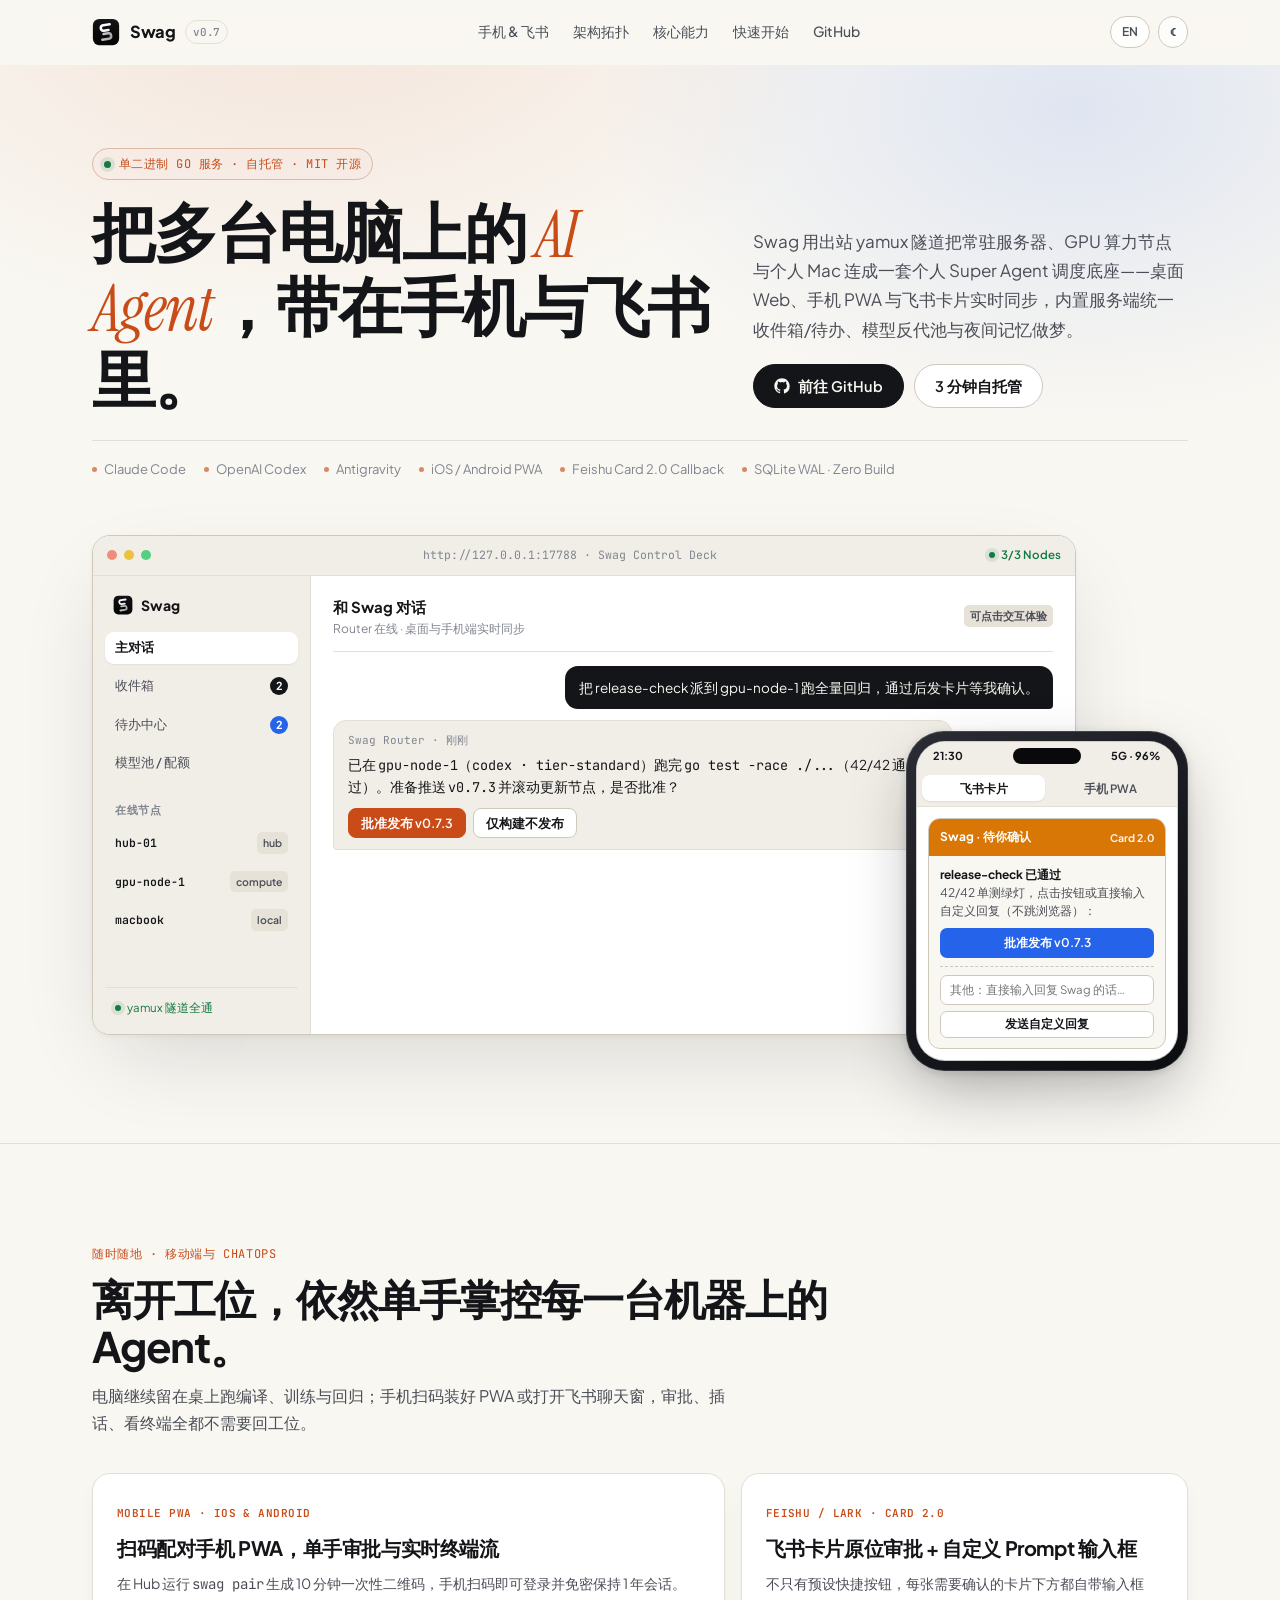
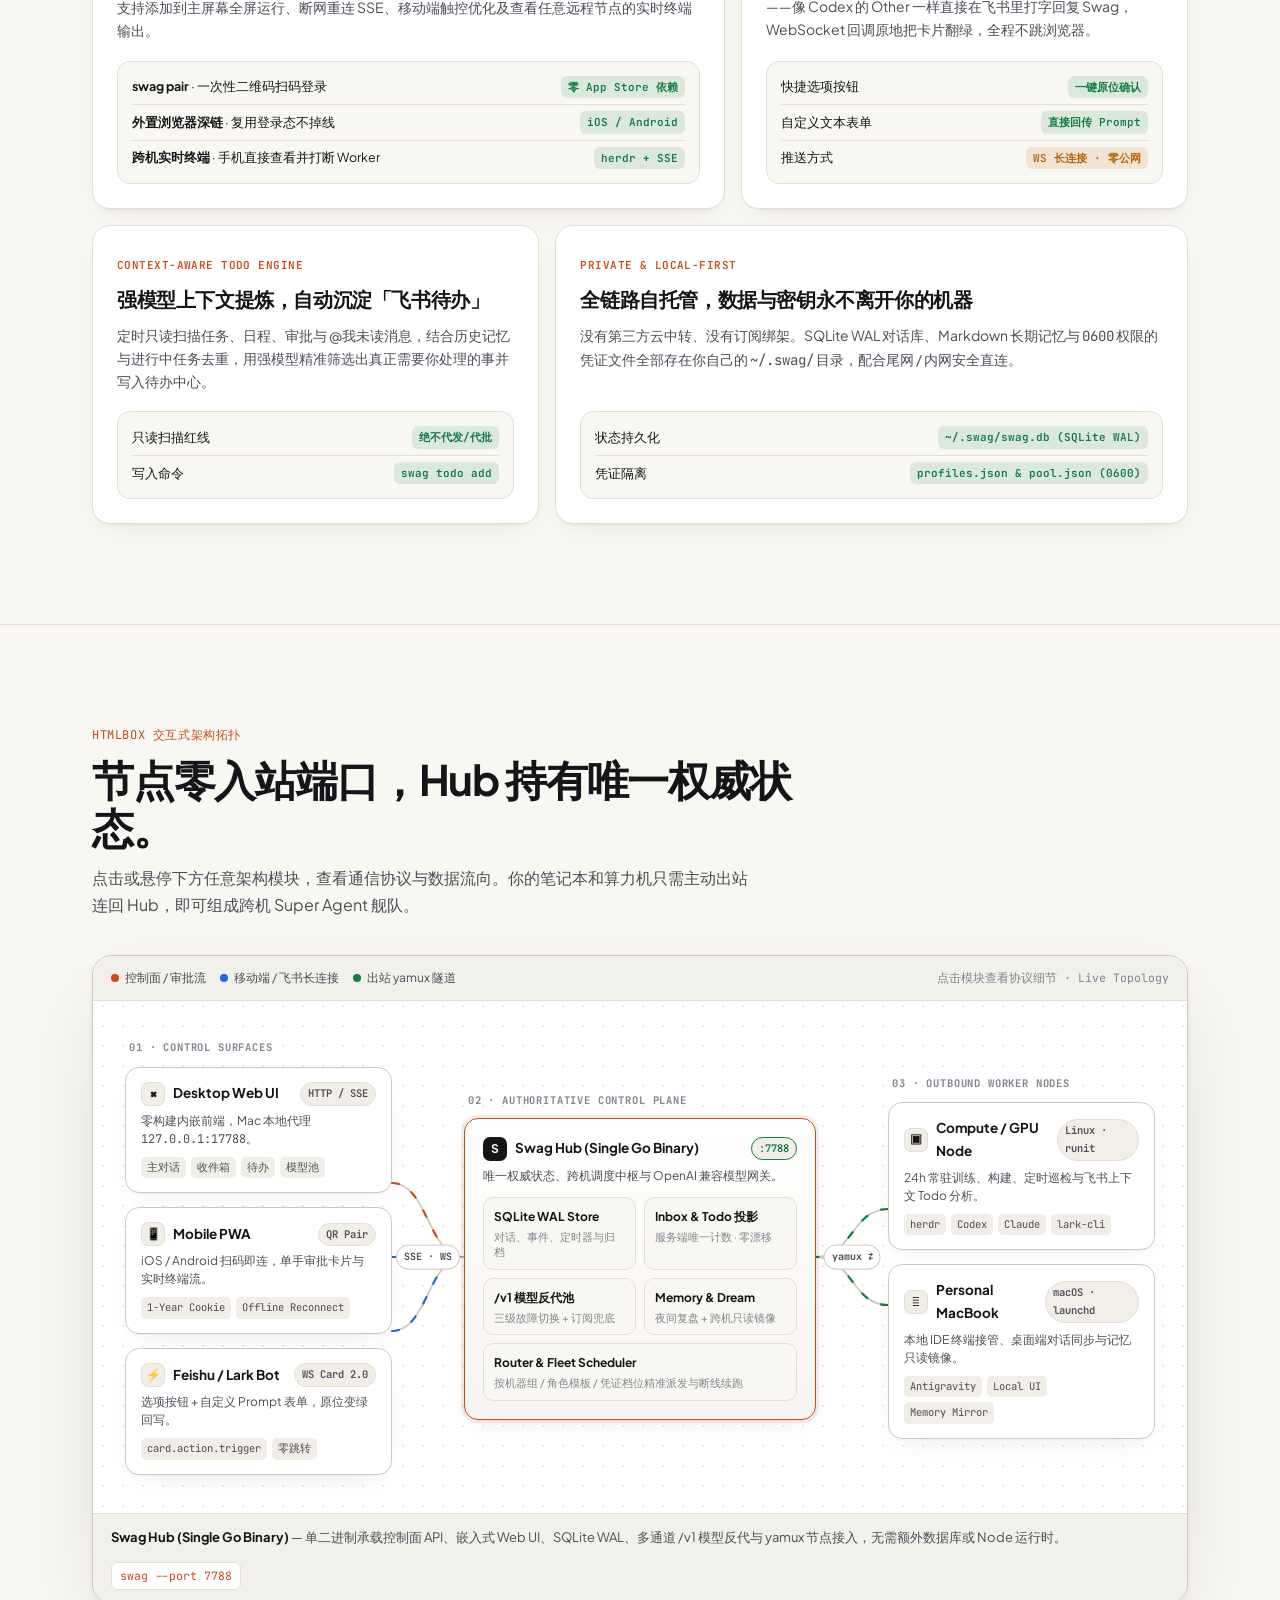
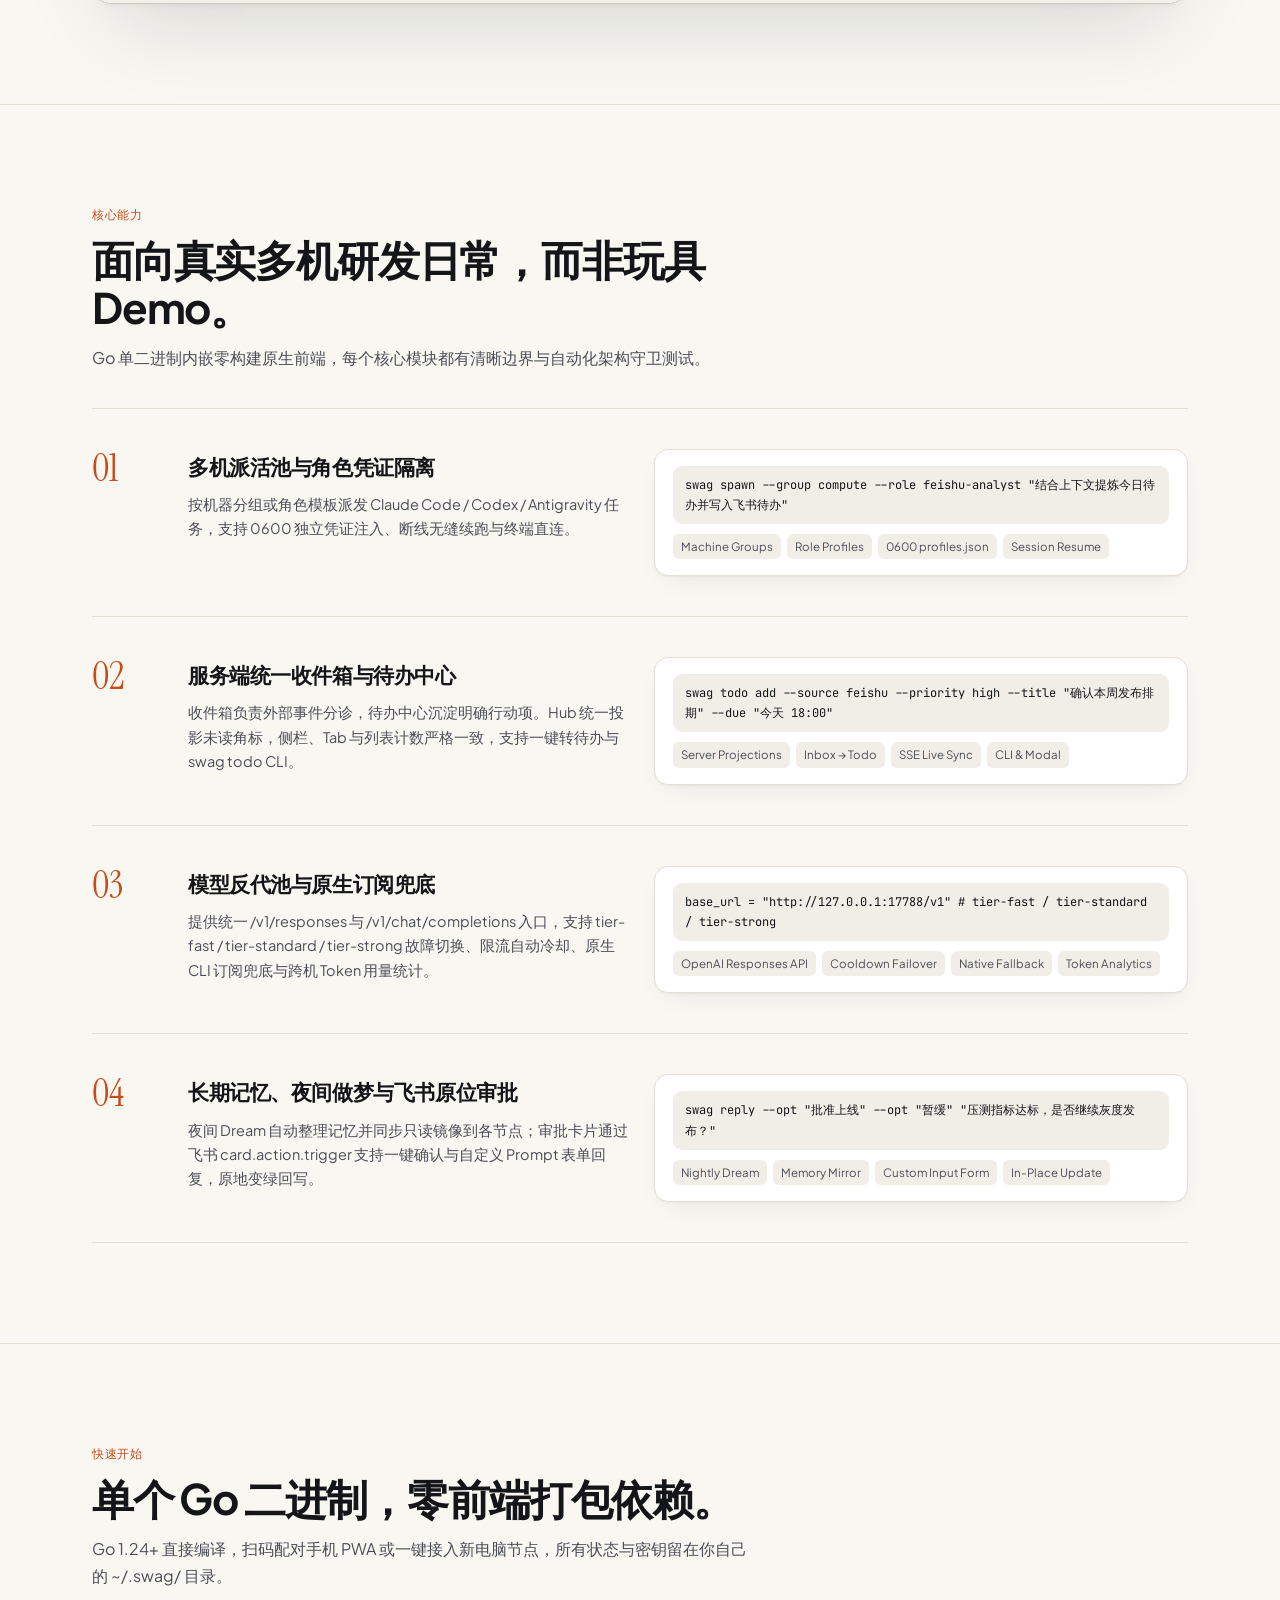
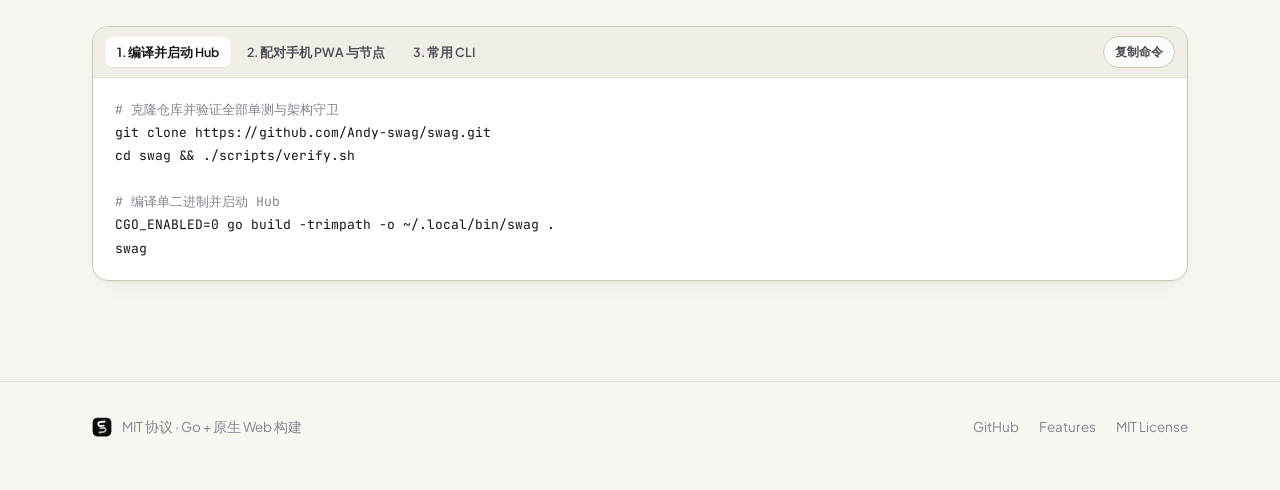
==== commit c73888d4: "feat(docs): add Mobile PWA showcase, iPhone Card 2.0 demo, and interactive HTMLBox topology" ====
--- a/docs/index.html
+++ b/docs/index.html
@@ -4,11 +4,11 @@
   <meta charset="utf-8">
   <meta name="viewport" content="width=device-width, initial-scale=1">
   <title>Swag — 多机 Super Agent 控制台</title>
-  <meta name="description" content="自托管多机 Super Agent 控制台与任务调度底座：Go 单二进制 + 出站 yamux 隧道 + 统一收件箱与待办中心 + 多通道模型反代池 + 飞书卡片原位审批。">
+  <meta name="description" content="自托管多机 Super Agent 控制台与任务调度底座：Go 单二进制 + 出站 yamux 隧道 + 手机 PWA 与飞书原位审批 + 服务端统一收件箱与待办中心 + 多通道模型反代池。">
   <link rel="icon" href="icon.svg" type="image/svg+xml">
   <link rel="preconnect" href="https://fonts.googleapis.com">
   <link rel="preconnect" href="https://fonts.gstatic.com" crossorigin>
-  <link href="https://fonts.googleapis.com/css2?family=Instrument+Serif:ital@0;1&family=JetBrains+Mono:wght@400;500;600&family=Plus+Jakarta+Sans:wght@400;500;600;700&display=swap" rel="stylesheet">
+  <link href="https://fonts.googleapis.com/css2?family=Instrument+Serif:ital@0;1&family=JetBrains+Mono:wght@400;500;600&family=Plus+Jakarta+Sans:wght@400;500;600;700;800&display=swap" rel="stylesheet">
   <link rel="stylesheet" href="styles.css">
 </head>
 <body>
@@ -20,7 +20,8 @@
         <span class="brand-ver">v0.7</span>
       </a>
       <nav class="nav" aria-label="Primary">
-        <a href="#arch" data-i18n="nav.arch">架构</a>
+        <a href="#mobile" data-i18n="nav.mobile">手机 &amp; 飞书</a>
+        <a href="#arch" data-i18n="nav.arch">架构拓扑</a>
         <a href="#features" data-i18n="nav.features">核心能力</a>
         <a href="#start" data-i18n="nav.start">快速开始</a>
         <a href="https://github.com/Andy-swag/swag" target="_blank" rel="noopener">GitHub</a>
@@ -40,17 +41,17 @@
             <div>
               <div class="eyebrow"><span class="live-dot"></span><span data-i18n="hero.eyebrow">单二进制 Go 服务 · 自托管 · MIT 开源</span></div>
               <h1>
-                <span data-i18n="hero.h1a">把多台电脑上的 </span><span class="serif" data-i18n="hero.h1b">AI Agent</span><span data-i18n="hero.h1c"> 收进同一个控制台。</span>
+                <span data-i18n="hero.h1a">把多台电脑上的 </span><span class="serif" data-i18n="hero.h1b">AI Agent</span><span data-i18n="hero.h1c">，带在手机与飞书里。</span>
               </h1>
             </div>
             <div class="hero-side">
-              <p class="lede" data-i18n="hero.lede">Swag 用出站 yamux 隧道把常驻服务器、算力节点与个人笔记本连成一套个人 Super Agent 调度底座——内置服务端统一的收件箱与待办中心、OpenAI 兼容多通道故障切换模型池，以及飞书卡片原位审批回调。</p>
+              <p class="lede" data-i18n="hero.lede">Swag 用出站 yamux 隧道把常驻服务器、GPU 算力节点与个人 Mac 连成一套个人 Super Agent 调度底座——桌面 Web、手机 PWA 与飞书卡片实时同步，内置服务端统一收件箱/待办、模型反代池与夜间记忆做梦。</p>
               <div class="cta-row">
                 <a class="btn primary" href="https://github.com/Andy-swag/swag" target="_blank" rel="noopener">
                   <svg viewBox="0 0 24 24" fill="currentColor" aria-hidden="true"><path d="M12 .5C5.65.5.5 5.65.5 12c0 5.08 3.29 9.39 7.86 10.91.58.11.79-.25.79-.56v-2c-3.2.7-3.87-1.36-3.87-1.36-.52-1.33-1.28-1.69-1.28-1.69-1.05-.72.08-.7.08-.7 1.16.08 1.77 1.19 1.77 1.19 1.03 1.77 2.71 1.26 3.37.96.1-.75.4-1.26.73-1.55-2.55-.29-5.24-1.28-5.24-5.68 0-1.25.45-2.28 1.18-3.08-.12-.29-.51-1.46.11-3.04 0 0 .97-.31 3.17 1.18a10.9 10.9 0 0 1 5.77 0c2.2-1.49 3.17-1.18 3.17-1.18.62 1.58.23 2.75.11 3.04.74.8 1.18 1.83 1.18 3.08 0 4.41-2.69 5.39-5.26 5.67.42.36.79 1.07.79 2.16v3.2c0 .31.21.68.8.56A11.51 11.51 0 0 0 23.5 12C23.5 5.65 18.35.5 12 .5Z"/></svg>
                   <span data-i18n="hero.cta.gh">前往 GitHub</span>
                 </a>
-                <a class="btn" href="#start" data-i18n="hero.cta.start">3 分钟部署</a>
+                <a class="btn" href="#start" data-i18n="hero.cta.start">3 分钟自托管</a>
               </div>
             </div>
           </div>
@@ -59,24 +60,24 @@
             <span>Claude Code</span>
             <span>OpenAI Codex</span>
             <span>Antigravity</span>
-            <span>Feishu / Lark WebSocket</span>
-            <span>SQLite WAL · Zero Build UI</span>
-            <span>macOS &amp; Linux</span>
-          </div>
-
-          <!-- Interactive Live Control Deck Preview -->
-          <div class="stage-wrap">
+            <span>iOS / Android PWA</span>
+            <span>Feishu Card 2.0 Callback</span>
+            <span>SQLite WAL · Zero Build</span>
+          </div>
+
+          <!-- Interactive Desktop Control Deck + iPhone 16 Pro Stage -->
+          <div class="stage-wrap reveal in">
             <div class="deck-frame">
               <div class="deck-chrome">
                 <div class="dots"><i></i><i></i><i></i></div>
-                <span class="chrome-url">http://127.0.0.1:17788 · Swag Control Deck (Interactive Preview)</span>
+                <span class="chrome-url">http://127.0.0.1:17788 · Swag Control Deck</span>
                 <span class="chrome-pill"><span class="live-dot" style="width:6px;height:6px"></span> 3/3 Nodes</span>
               </div>
               <div class="deck-app">
                 <aside class="deck-side">
                   <div class="ds-brand"><img src="icon.svg" alt=""> Swag</div>
                   <button type="button" class="ds-nav on" data-deck-tab="chat"><span>主对话</span></button>
-                  <button type="button" class="ds-nav" data-deck-tab="inbox"><span>收件箱</span><span class="ds-badge" id="demo-inbox-badge">3</span></button>
+                  <button type="button" class="ds-nav" data-deck-tab="inbox"><span>收件箱</span><span class="ds-badge" id="demo-inbox-badge">2</span></button>
                   <button type="button" class="ds-nav" data-deck-tab="todos"><span>待办中心</span><span class="ds-badge blue" id="demo-todo-badge">2</span></button>
                   <button type="button" class="ds-nav" data-deck-tab="pool"><span>模型池 / 配额</span></button>
 
@@ -91,23 +92,23 @@
                   <div class="dm-head">
                     <div>
                       <div class="dm-title" id="dm-title">和 Swag 对话</div>
-                      <div class="dm-sub" id="dm-sub">Router 在线 · 3/3 节点已连接</div>
+                      <div class="dm-sub" id="dm-sub">Router 在线 · 桌面与手机端实时同步</div>
                     </div>
                     <span class="ds-tag">可点击交互体验</span>
                   </div>
 
                   <!-- Chat View -->
                   <div class="dm-view on" data-deck-view="chat">
-                    <div class="bubble user">把 release-check 派到 gpu-node-1 跑全量回归，通过后等我确认再推 tag。</div>
+                    <div class="bubble user">把 release-check 派到 gpu-node-1 跑全量回归，通过后发卡片等我确认。</div>
                     <div class="bubble agent">
                       <div class="bubble-meta">Swag Router · 刚刚</div>
-                      已在 <code>gpu-node-1</code>（<code>codex · tier-standard</code>）跑完 <code>go test -race ./...</code>（42/42 通过，0 警告）。准备推送 <code>v0.7.1</code> 并滚动更新节点，是否批准？
+                      已在 <code>gpu-node-1</code>（<code>codex · tier-standard</code>）跑完 <code>go test -race ./...</code>（42/42 通过）。准备推送 <code>v0.7.3</code> 并滚动更新节点，是否批准？
                       <div class="opt-row">
-                        <button type="button" class="opt-btn primary" data-demo-approve>批准发布 v0.7.1</button>
-                        <button type="button" class="opt-btn" data-demo-approve>仅构建不发布</button>
-                      </div>
-                    </div>
-                    <div class="bubble user" id="demo-chat-confirm" hidden>✅ 已确认：批准发布 v0.7.1（来自飞书原位回调 / 主对话同步）</div>
+                        <button type="button" class="opt-btn primary" data-demo-approve="批准发布 v0.7.3">批准发布 v0.7.3</button>
+                        <button type="button" class="opt-btn" data-demo-approve="仅构建不发布">仅构建不发布</button>
+                      </div>
+                    </div>
+                    <div class="bubble user" id="demo-chat-confirm" hidden>✅ 已确认：批准发布 v0.7.3</div>
                   </div>
 
                   <!-- Inbox View -->
@@ -115,8 +116,8 @@
                     <div class="item-card">
                       <div class="item-av feishu">飞</div>
                       <div class="item-body">
-                        <div class="item-top"><span>feishu-todo 每日汇总</span><span class="dm-sub">18:30</span></div>
-                        <div class="item-desc">发现 2 条未关闭任务与 1 场明日架构评审日程，已去重，待确认是否转入待办或派活。</div>
+                        <div class="item-top"><span>feishu-todo 上下文汇总</span><span class="dm-sub">18:30</span></div>
+                        <div class="item-desc">强模型综合 IM、日程、审批与任务后提炼出 2 条需你跟进的行动项，已去重。</div>
                         <div class="item-foot">
                           <button type="button" class="mini-btn" data-demo-ack="promote">+ 转为待办</button>
                           <button type="button" class="mini-btn" data-demo-ack="seen">标为已看</button>
@@ -126,20 +127,10 @@
                     <div class="item-card">
                       <div class="item-av agent">助</div>
                       <div class="item-body">
-                        <div class="item-top"><span>worker release-check 汇报</span><span class="dm-sub">18:42</span></div>
-                        <div class="item-desc">所有并发单测与静态检查已通过，产物就绪，等待确认是否打 tag。</div>
+                        <div class="item-top"><span>worker release-check 阻塞确认</span><span class="dm-sub">18:42</span></div>
+                        <div class="item-desc">全量回归已绿，待主人审批发布或补充自定义指令。</div>
                         <div class="item-foot">
                           <button type="button" class="mini-btn" data-demo-ack="promote">+ 转为待办</button>
-                          <button type="button" class="mini-btn" data-demo-ack="seen">标为已看</button>
-                        </div>
-                      </div>
-                    </div>
-                    <div class="item-card">
-                      <div class="item-av task">定</div>
-                      <div class="item-body">
-                        <div class="item-top"><span>夜间巡检 · ops-auditor</span><span class="dm-sub">02:00</span></div>
-                        <div class="item-desc">集群磁盘与服务健康巡检正常，Dream 已完成记忆归档并镜像到 3 台节点。</div>
-                        <div class="item-foot">
                           <button type="button" class="mini-btn" data-demo-ack="seen">标为已看</button>
                         </div>
                       </div>
@@ -151,15 +142,15 @@
                     <div class="item-card">
                       <div class="item-av agent">审</div>
                       <div class="item-body">
-                        <div class="item-top"><span>待审批 · 发布 v0.7.1</span><span class="dm-sub">高优先</span></div>
-                        <div class="item-desc">全量测试已绿，待点击确认后自动推送并重启节点。</div>
+                        <div class="item-top"><span>待审批 · 发布 v0.7.3</span><span class="dm-sub">高优先</span></div>
+                        <div class="item-desc">支持在待办卡片内直接点击审批或派给 Swag 继续执行。</div>
                       </div>
                     </div>
                     <div class="item-card">
-                      <div class="item-av task">任</div>
+                      <div class="item-av feishu">飞</div>
                       <div class="item-body">
-                        <div class="item-top"><span>复查本周发布检查项</span><span class="dm-sub">飞书待办</span></div>
-                        <div class="item-desc">通过 <code>swag todo add --source feishu</code> 自动同步入列，支持一键派给 Swag 跟进。</div>
+                        <div class="item-top"><span>确认明日架构评审材料</span><span class="dm-sub">飞书待办</span></div>
+                        <div class="item-desc">由 <code>feishu-analyst</code> 结合上下文提炼并通过 <code>swag todo add --source feishu</code> 自动入列。</div>
                       </div>
                     </div>
                   </div>
@@ -170,7 +161,7 @@
                       <div class="p-card">
                         <div class="p-top"><span>Codex Pro</span><span class="p-ok">可用</span></div>
                         <div class="meter-track"><div class="meter-fill" style="width:92%"></div></div>
-                        <div class="p-foot">5h 剩余 92% · 2 节点去重</div>
+                        <div class="p-foot">5h 剩余 92% · 跨机去重</div>
                       </div>
                       <div class="p-card">
                         <div class="p-top"><span>Claude Max</span><span class="p-ok">可用</span></div>
@@ -185,26 +176,77 @@
                     </div>
                     <div class="item-card">
                       <div class="item-body">
-                        <div class="item-top"><span>模型档位故障切换链</span><span class="dm-sub">限流自动冷却 · 订阅兜底</span></div>
-                        <div class="item-desc"><code>tier-fast</code> / <code>tier-standard</code> / <code>tier-strong</code> 自动路由并在上游 429/5xx 时无感切换，全通道不可用时可回落至本机原生 CLI 订阅。</div>
-                      </div>
-                    </div>
-                  </div>
-                </div>
-              </div>
-            </div>
-
-            <!-- Floating Feishu Interactive Card Demo -->
-            <div class="lark-float" id="lark-float" aria-label="Interactive Feishu Card Preview">
-              <div class="lf-head">
-                <span>Swag · 待你确认</span>
-                <span style="font-size:11px;opacity:.9">飞书卡片</span>
-              </div>
-              <div class="lf-body">
-                <b>release-check 已通过</b><br>
-                42/42 单测绿灯，点击下方按钮通过 WebSocket 原位审批（不跳浏览器）：
-                <button type="button" class="lf-btn" data-demo-approve>批准发布 v0.7.1</button>
-                <div class="lf-done">✅ 已确认：「批准发布 v0.7.1」· 卡片原地更新</div>
+                        <div class="item-top"><span>分级路由与订阅兜底</span><span class="dm-sub">自动冷却 · 零中断</span></div>
+                        <div class="item-desc"><code>tier-fast</code> / <code>tier-standard</code> / <code>tier-strong</code> 遇 429/5xx 自动切换通道，全池不可用时自动兜底到本机原生 CLI 订阅。</div>
+                      </div>
+                    </div>
+                  </div>
+                </div>
+              </div>
+            </div>
+
+            <!-- Floating iPhone 16 Pro Frame: Feishu Card 2.0 + Mobile PWA -->
+            <div class="phone-frame" aria-label="Mobile PWA & Feishu Interactive Card Preview">
+              <div class="phone-screen">
+                <div class="phone-status">
+                  <span>21:30</span>
+                  <div class="phone-island"></div>
+                  <span>5G · 96%</span>
+                </div>
+                <div class="phone-switch">
+                  <button type="button" class="on" data-phone-tab="lark">飞书卡片</button>
+                  <button type="button" data-phone-tab="pwa">手机 PWA</button>
+                </div>
+                <div class="phone-body">
+                  <!-- Pane 1: Feishu Card 2.0 with Options + Custom Input -->
+                  <div class="phone-pane on" data-phone-pane="lark">
+                    <div class="lark-card" id="lark-card">
+                      <div class="lc-head">
+                        <span>Swag · 待你确认</span>
+                        <span style="font-size:10.5px;opacity:.9">Card 2.0</span>
+                      </div>
+                      <div class="lc-body">
+                        <b>release-check 已通过</b><br>
+                        42/42 单测绿灯，点击按钮或直接输入自定义回复（不跳浏览器）：
+                        <button type="button" class="lc-btn" data-demo-approve="批准发布 v0.7.3">批准发布 v0.7.3</button>
+                        <form class="lc-form" id="demo-lark-form">
+                          <input class="lc-input" id="demo-lark-input" placeholder="其他：直接输入回复 Swag 的话…" autocomplete="off">
+                          <button type="submit" class="lc-sub">发送自定义回复</button>
+                        </form>
+                        <div class="lc-done" id="demo-lark-done">✅ 已确认：「批准发布 v0.7.3」· 卡片原地更新</div>
+                      </div>
+                    </div>
+                  </div>
+
+                  <!-- Pane 2: Mobile PWA -->
+                  <div class="phone-pane" data-phone-pane="pwa">
+                    <div class="pwa-mini">
+                      <div class="pwa-pill">
+                        <div><b>Swag Mobile PWA</b><div style="font-size:10.5px;color:var(--ink-3)">单手审批 · 终端实时流</div></div>
+                        <span class="bp-badge">在线</span>
+                      </div>
+                      <div class="pwa-pill">
+                        <span>gpu-node-1 · release-check</span>
+                        <span class="bp-badge">运行中</span>
+                      </div>
+                      <div class="pwa-pill">
+                        <span>收件箱 / 待办</span>
+                        <span class="bp-badge warn">实时 SSE</span>
+                      </div>
+                      <div class="pwa-qr">
+                        <svg viewBox="0 0 36 36" fill="#141518" aria-hidden="true">
+                          <rect x="2" y="2" width="10" height="10" rx="1.5"/><rect x="4.5" y="4.5" width="5" height="5" fill="#fff"/><rect x="6" y="6" width="2" height="2"/>
+                          <rect x="24" y="2" width="10" height="10" rx="1.5"/><rect x="26.5" y="4.5" width="5" height="5" fill="#fff"/><rect x="28" y="6" width="2" height="2"/>
+                          <rect x="2" y="24" width="10" height="10" rx="1.5"/><rect x="4.5" y="26.5" width="5" height="5" fill="#fff"/><rect x="6" y="28" width="2" height="2"/>
+                          <rect x="15" y="4" width="3" height="3"/><rect x="15" y="10" width="6" height="3"/><rect x="15" y="16" width="4" height="4"/>
+                          <rect x="22" y="16" width="4" height="3"/><rect x="29" y="16" width="5" height="4"/><rect x="15" y="24" width="5" height="3"/>
+                          <rect x="23" y="23" width="4" height="4"/><rect x="30" y="25" width="4" height="9"/><rect x="17" y="30" width="9" height="4"/>
+                        </svg>
+                        <div><b>扫码即连手机</b><br>运行 <code>swag pair</code> 生成一次性配对码，添加到主屏幕即原生 App 体验。</div>
+                      </div>
+                    </div>
+                  </div>
+                </div>
               </div>
             </div>
           </div>
@@ -212,45 +254,189 @@
       </section>
     </div>
 
-    <!-- Architecture -->
+    <!-- Mobile & Anywhere Bento Section -->
+    <section class="band" id="mobile">
+      <div class="wrap">
+        <div class="reveal">
+          <div class="sec-kicker" data-i18n="mob.kicker">随时随地 · 移动端与 ChatOps</div>
+          <h2 class="sec-h" data-i18n="mob.h">离开工位，依然单手掌控每一台机器上的 Agent。</h2>
+          <p class="sec-p" data-i18n="mob.p">电脑继续留在桌上跑编译、训练与回归；手机扫码装好 PWA 或打开飞书聊天窗，审批、插话、看终端全都不需要回工位。</p>
+        </div>
+
+        <div class="bento-grid reveal">
+          <div class="bento wide">
+            <div>
+              <div class="bento-tag">Mobile PWA · iOS &amp; Android</div>
+              <h3 data-i18n="b1.t">扫码配对手机 PWA，单手审批与实时终端流</h3>
+              <p data-i18n="b1.p">在 Hub 运行 <code>swag pair</code> 生成 10 分钟一次性二维码，手机扫码即可登录并免密保持 1 年会话。支持添加到主屏幕全屏运行、断网重连 SSE、移动端触控优化及查看任意远程节点的实时终端输出。</p>
+            </div>
+            <div class="bento-preview">
+              <div class="bp-row"><span><b>swag pair</b> · 一次性二维码扫码登录</span><span class="bp-badge">零 App Store 依赖</span></div>
+              <div class="bp-row"><span><b>外置浏览器深链</b> · 复用登录态不掉线</span><span class="bp-badge">iOS / Android</span></div>
+              <div class="bp-row"><span><b>跨机实时终端</b> · 手机直接查看并打断 Worker</span><span class="bp-badge">herdr + SSE</span></div>
+            </div>
+          </div>
+
+          <div class="bento narrow">
+            <div>
+              <div class="bento-tag">Feishu / Lark · Card 2.0</div>
+              <h3 data-i18n="b2.t">飞书卡片原位审批 + 自定义 Prompt 输入框</h3>
+              <p data-i18n="b2.p">不只有预设快捷按钮，每张需要确认的卡片下方都自带输入框——像 Codex 的 Other 一样直接在飞书里打字回复 Swag，WebSocket 回调原地把卡片翻绿，全程不跳浏览器。</p>
+            </div>
+            <div class="bento-preview">
+              <div class="bp-row"><span>快捷选项按钮</span><span class="bp-badge">一键原位确认</span></div>
+              <div class="bp-row"><span>自定义文本表单</span><span class="bp-badge">直接回传 Prompt</span></div>
+              <div class="bp-row"><span>推送方式</span><span class="bp-badge warn">WS 长连接 · 零公网</span></div>
+            </div>
+          </div>
+
+          <div class="bento narrow">
+            <div>
+              <div class="bento-tag">Context-Aware Todo Engine</div>
+              <h3 data-i18n="b3.t">强模型上下文提炼，自动沉淀「飞书待办」</h3>
+              <p data-i18n="b3.p">定时只读扫描任务、日程、审批与 @我未读消息，结合历史记忆与进行中任务去重，用强模型精准筛选出真正需要你处理的事并写入待办中心。</p>
+            </div>
+            <div class="bento-preview">
+              <div class="bp-row"><span>只读扫描红线</span><span class="bp-badge">绝不代发/代批</span></div>
+              <div class="bp-row"><span>写入命令</span><span class="bp-badge">swag todo add</span></div>
+            </div>
+          </div>
+
+          <div class="bento wide">
+            <div>
+              <div class="bento-tag">Private &amp; Local-First</div>
+              <h3 data-i18n="b4.t">全链路自托管，数据与密钥永不离开你的机器</h3>
+              <p data-i18n="b4.p">没有第三方云中转、没有订阅绑架。SQLite WAL 对话库、Markdown 长期记忆与 <code>0600</code> 权限的凭证文件全部存在你自己的 <code>~/.swag/</code> 目录，配合尾网 / 内网安全直连。</p>
+            </div>
+            <div class="bento-preview">
+              <div class="bp-row"><span>状态持久化</span><span class="bp-badge">~/.swag/swag.db (SQLite WAL)</span></div>
+              <div class="bp-row"><span>凭证隔离</span><span class="bp-badge">profiles.json &amp; pool.json (0600)</span></div>
+            </div>
+          </div>
+        </div>
+      </div>
+    </section>
+
+    <!-- HTMLBox Interactive Architecture Topology -->
     <section class="band" id="arch">
       <div class="wrap">
-        <div class="sec-kicker" data-i18n="arch.kicker">架构设计</div>
-        <h2 class="sec-h" data-i18n="arch.h">节点零入站端口，Hub 持有唯一权威状态。</h2>
-        <p class="sec-p" data-i18n="arch.p">Mac 笔记本与远程开发机主动出站连回 Hub；SQLite WAL 对话历史、长期记忆、收件箱投影与模型反代池集中在 Hub，Agent 则原地运行在你的代码与环境旁边。</p>
-
-        <div class="arch-box">
-          <div class="arch-grid">
-            <div class="arch-col">
-              <div class="arch-node">
-                <h4><span>Web UI &amp; Mobile PWA</span><span class="ds-tag">SSE</span></h4>
-                <p>零构建内嵌前端，电脑本地 <code>127.0.0.1:17788</code> 或手机扫码直连。</p>
-              </div>
-              <div class="arch-node">
-                <h4><span>Feishu / Lark Bot</span><span class="ds-tag">WS</span></h4>
-                <p>阻塞与审批实时推送卡片，<code>card.action.trigger</code> 原位变绿回写。</p>
-              </div>
-            </div>
-
-            <div class="arch-arrow">HTTP / SSE<br>⇄</div>
-
-            <div class="arch-node hub">
-              <h4><span>Swag Hub</span><span class="ds-tag">SQLite WAL</span></h4>
-              <p>唯一权威状态库 · Router/Worker 调度 · 服务端统一收件箱/待办投影 · <code>/v1</code> 多通道模型反代池 · 长期记忆与夜间 Dream。</p>
-            </div>
-
-            <div class="arch-arrow">Outbound<br>yamux ⇄</div>
-
-            <div class="arch-col">
-              <div class="arch-node">
-                <h4><span>Compute Nodes</span><span class="ds-tag">Linux</span></h4>
-                <p>24h 常驻构建、测试、巡检与定时任务，无需暴露公网入站端口。</p>
-              </div>
-              <div class="arch-node">
-                <h4><span>Personal Laptop</span><span class="ds-tag">macOS</span></h4>
-                <p>本地 IDE 终端、桌面端会话接管与只读记忆镜像同步。</p>
-              </div>
-            </div>
+        <div class="reveal">
+          <div class="sec-kicker" data-i18n="arch.kicker">HTMLBox 交互式架构拓扑</div>
+          <h2 class="sec-h" data-i18n="arch.h">节点零入站端口，Hub 持有唯一权威状态。</h2>
+          <p class="sec-p" data-i18n="arch.p">点击或悬停下方任意架构模块，查看通信协议与数据流向。你的笔记本和算力机只需主动出站连回 Hub，即可组成跨机 Super Agent 舰队。</p>
+        </div>
+
+        <div class="htmlbox-canvas reveal">
+          <div class="hb-topbar">
+            <div class="hb-legend">
+              <span><i class="hb-dot" style="background:var(--accent)"></i>控制面 / 审批流</span>
+              <span><i class="hb-dot" style="background:var(--blue)"></i>移动端 / 飞书长连接</span>
+              <span><i class="hb-dot" style="background:var(--ok)"></i>出站 yamux 隧道</span>
+            </div>
+            <span class="hb-hint">点击模块查看协议细节 · Live Topology</span>
+          </div>
+
+          <div class="hb-stage">
+            <!-- Left: Surfaces -->
+            <div class="hb-col">
+              <div class="hb-col-title">01 · Control Surfaces</div>
+              <div class="hbox" data-hb="web">
+                <div class="hbox-head">
+                  <span class="hbox-title"><span class="hbox-ico">⌘</span>Desktop Web UI</span>
+                  <span class="hbox-proto">HTTP / SSE</span>
+                </div>
+                <p>零构建内嵌前端，Mac 本地代理 <code>127.0.0.1:17788</code>。</p>
+                <div class="hbox-chips"><span>主对话</span><span>收件箱</span><span>待办</span><span>模型池</span></div>
+              </div>
+
+              <div class="hbox" data-hb="mobile">
+                <div class="hbox-head">
+                  <span class="hbox-title"><span class="hbox-ico">📱</span>Mobile PWA</span>
+                  <span class="hbox-proto">QR Pair</span>
+                </div>
+                <p>iOS / Android 扫码即连，单手审批卡片与实时终端流。</p>
+                <div class="hbox-chips"><span>1-Year Cookie</span><span>Offline Reconnect</span></div>
+              </div>
+
+              <div class="hbox" data-hb="lark">
+                <div class="hbox-head">
+                  <span class="hbox-title"><span class="hbox-ico">⚡</span>Feishu / Lark Bot</span>
+                  <span class="hbox-proto">WS Card 2.0</span>
+                </div>
+                <p>选项按钮 + 自定义 Prompt 表单，原位变绿回写。</p>
+                <div class="hbox-chips"><span>card.action.trigger</span><span>零跳转</span></div>
+              </div>
+            </div>
+
+            <!-- Bridge Left -->
+            <div class="hb-bridge" aria-hidden="true">
+              <svg viewBox="0 0 72 220">
+                <path class="flow-path" d="M 0 36 C 36 36, 36 110, 72 110"/>
+                <path class="flow-pulse" d="M 0 36 C 36 36, 36 110, 72 110"/>
+                <path class="flow-path" d="M 0 110 L 72 110"/>
+                <path class="flow-pulse blue" d="M 0 110 L 72 110"/>
+                <path class="flow-path" d="M 0 184 C 36 184, 36 110, 72 110"/>
+                <path class="flow-pulse blue" d="M 0 184 C 36 184, 36 110, 72 110"/>
+              </svg>
+              <span class="hb-bridge-label">SSE · WS</span>
+            </div>
+
+            <!-- Center: Swag Hub -->
+            <div class="hb-col">
+              <div class="hb-col-title">02 · Authoritative Control Plane</div>
+              <div class="hbox hub active" data-hb="hub">
+                <div class="hbox-head">
+                  <span class="hbox-title"><span class="hbox-ico" style="background:var(--ink);color:var(--paper);border:0">S</span>Swag Hub (Single Go Binary)</span>
+                  <span class="hbox-proto" style="color:var(--ok);border-color:var(--ok)">:7788</span>
+                </div>
+                <p>唯一权威状态、跨机调度中枢与 OpenAI 兼容模型网关。</p>
+                <div class="hub-grid">
+                  <div class="hub-mod"><b>SQLite WAL Store</b><small>对话、事件、定时器与归档</small></div>
+                  <div class="hub-mod"><b>Inbox &amp; Todo 投影</b><small>服务端唯一计数 · 零漂移</small></div>
+                  <div class="hub-mod"><b>/v1 模型反代池</b><small>三级故障切换 + 订阅兜底</small></div>
+                  <div class="hub-mod"><b>Memory &amp; Dream</b><small>夜间复盘 + 跨机只读镜像</small></div>
+                  <div class="hub-mod wide"><b>Router &amp; Fleet Scheduler</b><small>按机器组 / 角色模板 / 凭证档位精准派发与断线续跑</small></div>
+                </div>
+              </div>
+            </div>
+
+            <!-- Bridge Right -->
+            <div class="hb-bridge" aria-hidden="true">
+              <svg viewBox="0 0 72 220">
+                <path class="flow-path" d="M 72 62 C 36 62, 36 110, 0 110"/>
+                <path class="flow-pulse ok" d="M 72 62 C 36 62, 36 110, 0 110"/>
+                <path class="flow-path" d="M 72 158 C 36 158, 36 110, 0 110"/>
+                <path class="flow-pulse ok" d="M 72 158 C 36 158, 36 110, 0 110"/>
+              </svg>
+              <span class="hb-bridge-label">yamux ⇄</span>
+            </div>
+
+            <!-- Right: Execution Nodes -->
+            <div class="hb-col">
+              <div class="hb-col-title">03 · Outbound Worker Nodes</div>
+              <div class="hbox" data-hb="compute">
+                <div class="hbox-head">
+                  <span class="hbox-title"><span class="hbox-ico">▣</span>Compute / GPU Node</span>
+                  <span class="hbox-proto">Linux · runit</span>
+                </div>
+                <p>24h 常驻训练、构建、定时巡检与飞书上下文 Todo 分析。</p>
+                <div class="hbox-chips"><span>herdr</span><span>Codex</span><span>Claude</span><span>lark-cli</span></div>
+              </div>
+
+              <div class="hbox" data-hb="laptop">
+                <div class="hbox-head">
+                  <span class="hbox-title"><span class="hbox-ico"></span>Personal MacBook</span>
+                  <span class="hbox-proto">macOS · launchd</span>
+                </div>
+                <p>本地 IDE 终端接管、桌面端对话同步与记忆只读镜像。</p>
+                <div class="hbox-chips"><span>Antigravity</span><span>Local UI</span><span>Memory Mirror</span></div>
+              </div>
+            </div>
+          </div>
+
+          <div class="hb-inspector" id="hb-inspector">
+            <div><strong id="hb-ins-title">Swag Hub (Single Go Binary)</strong> — <span id="hb-ins-desc">单二进制承载控制面 API、嵌入式 Web UI、SQLite WAL、多通道 /v1 模型反代与 yamux 节点接入，无需额外数据库或 Node 运行时。</span></div>
+            <code id="hb-ins-cmd">swag --port 7788</code>
           </div>
         </div>
       </div>
@@ -259,11 +445,13 @@
     <!-- Core Capabilities -->
     <section class="band" id="features">
       <div class="wrap">
-        <div class="sec-kicker" data-i18n="feat.kicker">核心能力</div>
-        <h2 class="sec-h" data-i18n="feat.h">面向真实多机研发日常，而非玩具 Demo。</h2>
-        <p class="sec-p" data-i18n="feat.p">Go 单二进制内嵌零构建原生前端，每个核心模块都有清晰边界与自动化架构守卫测试。</p>
-
-        <div class="feat-list">
+        <div class="reveal">
+          <div class="sec-kicker" data-i18n="feat.kicker">核心能力</div>
+          <h2 class="sec-h" data-i18n="feat.h">面向真实多机研发日常，而非玩具 Demo。</h2>
+          <p class="sec-p" data-i18n="feat.p">Go 单二进制内嵌零构建原生前端，每个核心模块都有清晰边界与自动化架构守卫测试。</p>
+        </div>
+
+        <div class="feat-list reveal">
           <article class="feat-row">
             <div class="feat-num">01</div>
             <div>
@@ -271,7 +459,7 @@
               <p class="feat-sub" data-i18n="f1.s">按机器分组或角色模板派发 Claude Code / Codex / Antigravity 任务，支持 0600 独立凭证注入、断线无缝续跑与终端直连。</p>
             </div>
             <div class="feat-detail">
-              <code>swag spawn --group compute --role ops-auditor "检查夜间回归测试结果并汇报异常"</code>
+              <code>swag spawn --group compute --role feishu-analyst "结合上下文提炼今日待办并写入飞书待办"</code>
               <div class="feat-tags"><span>Machine Groups</span><span>Role Profiles</span><span>0600 profiles.json</span><span>Session Resume</span></div>
             </div>
           </article>
@@ -283,7 +471,7 @@
               <p class="feat-sub" data-i18n="f2.s">收件箱负责外部事件分诊，待办中心沉淀明确行动项。Hub 统一投影未读角标，侧栏、Tab 与列表计数严格一致，支持一键转待办与 swag todo CLI。</p>
             </div>
             <div class="feat-detail">
-              <code>swag todo add --source feishu --title "确认本周发布排期" --due "今天 18:00"</code>
+              <code>swag todo add --source feishu --priority high --title "确认本周发布排期" --due "今天 18:00"</code>
               <div class="feat-tags"><span>Server Projections</span><span>Inbox → Todo</span><span>SSE Live Sync</span><span>CLI &amp; Modal</span></div>
             </div>
           </article>
@@ -304,11 +492,11 @@
             <div class="feat-num">04</div>
             <div>
               <h3 class="feat-title" data-i18n="f4.t">长期记忆、夜间做梦与飞书原位审批</h3>
-              <p class="feat-sub" data-i18n="f4.s">夜间 Dream 自动整理记忆并同步只读镜像到各节点；阻塞或审批卡片支持通过飞书 card.action.trigger 长连接原地变绿确认，不再跳转浏览器。</p>
+              <p class="feat-sub" data-i18n="f4.s">夜间 Dream 自动整理记忆并同步只读镜像到各节点；审批卡片通过飞书 card.action.trigger 支持一键确认与自定义 Prompt 表单回复，原地变绿回写。</p>
             </div>
             <div class="feat-detail">
               <code>swag reply --opt "批准上线" --opt "暂缓" "压测指标达标，是否继续灰度发布？"</code>
-              <div class="feat-tags"><span>Nightly Dream</span><span>Memory Mirror</span><span>card.action.trigger</span><span>In-Place Update</span></div>
+              <div class="feat-tags"><span>Nightly Dream</span><span>Memory Mirror</span><span>Custom Input Form</span><span>In-Place Update</span></div>
             </div>
           </article>
         </div>
@@ -318,15 +506,17 @@
     <!-- Quick Start -->
     <section class="band" id="start">
       <div class="wrap">
-        <div class="sec-kicker" data-i18n="qs.kicker">快速开始</div>
-        <h2 class="sec-h" data-i18n="qs.h">单个 Go 二进制，零前端打包依赖。</h2>
-        <p class="sec-p" data-i18n="qs.p">Go 1.24+ 直接编译，扫码配对手机 PWA 或一键接入新电脑节点，所有状态与密钥留在你自己的 ~/.swag/ 目录。</p>
-
-        <div class="qs-shell">
+        <div class="reveal">
+          <div class="sec-kicker" data-i18n="qs.kicker">快速开始</div>
+          <h2 class="sec-h" data-i18n="qs.h">单个 Go 二进制，零前端打包依赖。</h2>
+          <p class="sec-p" data-i18n="qs.p">Go 1.24+ 直接编译，扫码配对手机 PWA 或一键接入新电脑节点，所有状态与密钥留在你自己的 ~/.swag/ 目录。</p>
+        </div>
+
+        <div class="qs-shell reveal">
           <div class="qs-tabs">
             <div class="qs-tab-btns">
               <button type="button" class="qs-tab on" data-qs-tab="build">1. 编译并启动 Hub</button>
-              <button type="button" class="qs-tab" data-qs-tab="pair">2. 配对节点与手机</button>
+              <button type="button" class="qs-tab" data-qs-tab="pair">2. 配对手机 PWA 与节点</button>
               <button type="button" class="qs-tab" data-qs-tab="cli">3. 常用 CLI</button>
             </div>
             <button type="button" class="pill-btn" id="qs-copy" data-i18n="qs.copy">复制命令</button>
@@ -338,19 +528,19 @@
 <span class="c"># 编译单二进制并启动 Hub</span>
 CGO_ENABLED=0 go build -trimpath -o ~/.local/bin/swag .
 swag</pre>
-          <pre class="qs-pre" data-qs-pre="pair"><span class="c"># 在 Hub 上生成手机 PWA 配对二维码（10 分钟有效）</span>
+          <pre class="qs-pre" data-qs-pre="pair"><span class="c"># 在 Hub 上生成手机 PWA 配对二维码（10 分钟有效，扫码添加到主屏幕）</span>
 swag pair
 
-<span class="c"># 生成另一台电脑（Mac / Linux 算力节点）加入命令</span>
+<span class="c"># 生成另一台电脑（Mac / Linux 算力节点）出站加入命令</span>
 swag pair --computer
 
-<span class="c"># 在新节点上运行配对命令后，即可通过本机 http://127.0.0.1:17788 访问</span></pre>
+<span class="c"># 新节点接入后，本机直接打开 http://127.0.0.1:17788</span></pre>
           <pre class="qs-pre" data-qs-pre="cli"><span class="c"># 查看在线节点、Router 与运行中的 Worker</span>
 swag list
 
 <span class="c"># 定时任务与待办中心</span>
-swag timer add "weekdays 09:00" "汇总昨夜构建状态与今日重点"
-swag todo add --title "复查发布检查项" --due "今天 18:00"
+swag timer add "weekdays 10:00" --role feishu-analyst "整理飞书待办并同步到待办中心"
+swag todo add --source feishu --priority high --title "复查发布检查项" --due "今天 18:00"
 swag todo ls</pre>
         </div>
       </div>
--- a/docs/styles.css
+++ b/docs/styles.css
@@ -1,21 +1,26 @@
 :root {
-  --paper: #faf8f4;
-  --surface: #f2efe9;
-  --surface-2: #e9e5dc;
+  --paper: #f9f7f2;
+  --surface: #f1eee7;
+  --surface-2: #e7e2d8;
   --card: #ffffff;
-  --ink: #16171a;
-  --ink-2: #4f5259;
-  --ink-3: #83868e;
-  --line: #e4e0d8;
-  --line-2: #d2cdc3;
-  --accent: #c85219;
-  --accent-soft: rgba(200, 82, 25, 0.1);
-  --ok: #147a43;
-  --ok-soft: rgba(20, 122, 67, 0.12);
-  --warn: #b8670a;
-  --warn-soft: rgba(184, 103, 10, 0.12);
-  --shadow-stage: 0 1px 2px rgba(18, 19, 22, 0.05), 0 24px 64px -18px rgba(18, 19, 22, 0.14);
-  --shadow-float: 0 14px 38px -10px rgba(18, 19, 22, 0.22);
+  --ink: #141518;
+  --ink-2: #4b4e57;
+  --ink-3: #818590;
+  --line: #e4dfd5;
+  --line-2: #cfc9bc;
+  --accent: #c84b18;
+  --accent-2: #e26a2c;
+  --accent-soft: rgba(200, 75, 24, 0.11);
+  --blue: #2563eb;
+  --blue-soft: rgba(37, 99, 235, 0.12);
+  --ok: #137a43;
+  --ok-soft: rgba(19, 122, 67, 0.12);
+  --warn: #b76508;
+  --warn-soft: rgba(183, 101, 8, 0.13);
+  --dot-grid: rgba(20, 21, 24, 0.08);
+  --shadow-stage: 0 2px 4px rgba(18, 19, 22, 0.04), 0 32px 84px -22px rgba(18, 19, 22, 0.16);
+  --shadow-phone: 0 24px 64px -12px rgba(18, 19, 22, 0.34), 0 2px 8px rgba(18, 19, 22, 0.12);
+  --shadow-box: 0 1px 2px rgba(18, 19, 22, 0.04), 0 10px 28px -12px rgba(18, 19, 22, 0.1);
   --font-display: "Instrument Serif", "Songti SC", "Noto Serif SC", Georgia, serif;
   --font-sans: "Plus Jakarta Sans", "PingFang SC", "Hiragino Sans GB", "Noto Sans SC", -apple-system, sans-serif;
   --font-mono: "JetBrains Mono", "SF Mono", ui-monospace, Menlo, monospace;
@@ -24,45 +29,55 @@
 
 @media (prefers-color-scheme: dark) {
   :root:not([data-theme="light"]) {
-    --paper: #0e0f11;
-    --surface: #15161a;
-    --surface-2: #1d1f24;
-    --card: #131418;
-    --ink: #f1efe9;
-    --ink-2: #a9a8a1;
-    --ink-3: #707279;
-    --line: #23252b;
-    --line-2: #32353d;
-    --accent: #eb7438;
-    --accent-soft: rgba(235, 116, 56, 0.14);
-    --ok: #3ad17c;
-    --ok-soft: rgba(58, 209, 124, 0.14);
-    --warn: #f0ab44;
-    --warn-soft: rgba(240, 171, 68, 0.14);
-    --shadow-stage: 0 2px 6px rgba(0, 0, 0, 0.45), 0 32px 80px -20px rgba(0, 0, 0, 0.72);
-    --shadow-float: 0 18px 46px -8px rgba(0, 0, 0, 0.65);
+    --paper: #0c0d10;
+    --surface: #13151a;
+    --surface-2: #1c1f27;
+    --card: #111318;
+    --ink: #f2f0ea;
+    --ink-2: #a8abb5;
+    --ink-3: #6f7380;
+    --line: #22252e;
+    --line-2: #323642;
+    --accent: #ef773d;
+    --accent-2: #ff945c;
+    --accent-soft: rgba(239, 119, 61, 0.15);
+    --blue: #60a5fa;
+    --blue-soft: rgba(96, 165, 250, 0.15);
+    --ok: #3cd480;
+    --ok-soft: rgba(60, 212, 128, 0.14);
+    --warn: #f4ae49;
+    --warn-soft: rgba(244, 174, 73, 0.14);
+    --dot-grid: rgba(242, 240, 234, 0.08);
+    --shadow-stage: 0 4px 12px rgba(0, 0, 0, 0.5), 0 40px 96px -20px rgba(0, 0, 0, 0.8);
+    --shadow-phone: 0 28px 72px -10px rgba(0, 0, 0, 0.85);
+    --shadow-box: 0 2px 6px rgba(0, 0, 0, 0.4), 0 16px 36px -14px rgba(0, 0, 0, 0.6);
     color-scheme: dark;
   }
 }
 
 :root[data-theme="dark"] {
-  --paper: #0e0f11;
-  --surface: #15161a;
-  --surface-2: #1d1f24;
-  --card: #131418;
-  --ink: #f1efe9;
-  --ink-2: #a9a8a1;
-  --ink-3: #707279;
-  --line: #23252b;
-  --line-2: #32353d;
-  --accent: #eb7438;
-  --accent-soft: rgba(235, 116, 56, 0.14);
-  --ok: #3ad17c;
-  --ok-soft: rgba(58, 209, 124, 0.14);
-  --warn: #f0ab44;
-  --warn-soft: rgba(240, 171, 68, 0.14);
-  --shadow-stage: 0 2px 6px rgba(0, 0, 0, 0.45), 0 32px 80px -20px rgba(0, 0, 0, 0.72);
-  --shadow-float: 0 18px 46px -8px rgba(0, 0, 0, 0.65);
+  --paper: #0c0d10;
+  --surface: #13151a;
+  --surface-2: #1c1f27;
+  --card: #111318;
+  --ink: #f2f0ea;
+  --ink-2: #a8abb5;
+  --ink-3: #6f7380;
+  --line: #22252e;
+  --line-2: #323642;
+  --accent: #ef773d;
+  --accent-2: #ff945c;
+  --accent-soft: rgba(239, 119, 61, 0.15);
+  --blue: #60a5fa;
+  --blue-soft: rgba(96, 165, 250, 0.15);
+  --ok: #3cd480;
+  --ok-soft: rgba(60, 212, 128, 0.14);
+  --warn: #f4ae49;
+  --warn-soft: rgba(244, 174, 73, 0.14);
+  --dot-grid: rgba(242, 240, 234, 0.08);
+  --shadow-stage: 0 4px 12px rgba(0, 0, 0, 0.5), 0 40px 96px -20px rgba(0, 0, 0, 0.8);
+  --shadow-phone: 0 28px 72px -10px rgba(0, 0, 0, 0.85);
+  --shadow-box: 0 2px 6px rgba(0, 0, 0, 0.4), 0 16px 36px -14px rgba(0, 0, 0, 0.6);
   color-scheme: dark;
 }
 
@@ -79,30 +94,41 @@
 a { color: inherit; text-decoration: none; }
 code, pre { font-family: var(--font-mono); }
 
-.wrap { max-width: 1140px; margin: 0 auto; padding: 0 clamp(18px, 3vw, 32px); }
-
-/* Subtle architectural grid wash behind hero */
+.wrap { max-width: 1160px; margin: 0 auto; padding: 0 clamp(18px, 3vw, 32px); }
+
+/* Reveal Animation */
+.reveal {
+  opacity: 0;
+  transform: translateY(16px);
+  transition: opacity 0.65s cubic-bezier(0.22, 1, 0.36, 1), transform 0.65s cubic-bezier(0.22, 1, 0.36, 1);
+}
+.reveal.in { opacity: 1; transform: translateY(0); }
+@media (prefers-reduced-motion: reduce) {
+  .reveal { opacity: 1; transform: none; transition: none; }
+}
+
+/* Top Ambient Wash */
 .hero-wash {
   position: relative;
   background:
-    radial-gradient(ellipse 68% 48% at 50% 0%, var(--accent-soft), transparent 72%),
-    linear-gradient(to bottom, transparent 0%, var(--paper) 100%);
+    radial-gradient(ellipse 62% 44% at 24% -6%, var(--accent-soft), transparent 70%),
+    radial-gradient(ellipse 52% 40% at 84% 4%, var(--blue-soft), transparent 72%);
 }
 
 /* Sticky Topbar */
 .topbar {
   position: sticky;
   top: 0;
-  z-index: 40;
-  background: color-mix(in srgb, var(--paper) 84%, transparent);
-  backdrop-filter: saturate(1.4) blur(14px);
-  -webkit-backdrop-filter: saturate(1.4) blur(14px);
+  z-index: 50;
+  background: color-mix(in srgb, var(--paper) 82%, transparent);
+  backdrop-filter: saturate(1.5) blur(16px);
+  -webkit-backdrop-filter: saturate(1.5) blur(16px);
   border-bottom: 1px solid transparent;
   transition: border-color 0.2s ease;
 }
 .topbar.scrolled { border-bottom-color: var(--line); }
 .topbar-in {
-  height: 62px;
+  height: 64px;
   display: flex;
   align-items: center;
   justify-content: space-between;
@@ -112,9 +138,9 @@
   display: inline-flex;
   align-items: center;
   gap: 10px;
-  font-weight: 700;
-  font-size: 16px;
-  letter-spacing: -0.02em;
+  font-weight: 750;
+  font-size: 16.5px;
+  letter-spacing: -0.025em;
 }
 .brand img { width: 28px; height: 28px; border-radius: 7px; }
 .brand-ver {
@@ -122,12 +148,12 @@
   font-size: 11px;
   font-weight: 500;
   color: var(--ink-3);
-  padding: 2px 6px;
+  padding: 2px 7px;
   border: 1px solid var(--line);
   border-radius: 999px;
 }
 .nav { display: flex; align-items: center; gap: 24px; }
-.nav a { font-size: 14px; color: var(--ink-2); transition: color 0.15s; }
+.nav a { font-size: 14px; font-weight: 500; color: var(--ink-2); transition: color 0.15s; }
 .nav a:hover { color: var(--ink); }
 .nav-acts { display: flex; align-items: center; gap: 8px; }
 .pill-btn {
@@ -138,13 +164,13 @@
   padding: 0 11px;
   border-radius: 999px;
   border: 1px solid var(--line-2);
-  background: transparent;
+  background: color-mix(in srgb, var(--card) 75%, transparent);
   color: var(--ink-2);
-  font: 500 12.5px/1 var(--font-sans);
+  font: 600 12px/1 var(--font-sans);
   cursor: pointer;
   transition: background 0.15s, color 0.15s, border-color 0.15s;
 }
-.pill-btn:hover { background: var(--surface); color: var(--ink); }
+.pill-btn:hover { background: var(--surface); color: var(--ink); border-color: var(--ink-3); }
 
 /* Buttons */
 .btn {
@@ -159,25 +185,23 @@
   color: var(--ink);
   font: 600 14.5px/1 var(--font-sans);
   cursor: pointer;
-  transition: transform 0.16s cubic-bezier(0.22, 1, 0.36, 1), background 0.15s, border-color 0.15s;
-}
-.btn:hover { transform: translateY(-1px); background: var(--surface); }
+  transition: transform 0.18s cubic-bezier(0.22, 1, 0.36, 1), background 0.15s, box-shadow 0.18s;
+}
+.btn:hover { transform: translateY(-1px); background: var(--surface); box-shadow: var(--shadow-box); }
 .btn.primary {
   background: var(--ink);
   color: var(--paper);
   border-color: var(--ink);
 }
-.btn.primary:hover { opacity: 0.92; background: var(--ink); }
+.btn.primary:hover { background: var(--ink); opacity: 0.92; }
 .btn svg { width: 16px; height: 16px; flex: none; }
 
 /* Hero */
-.hero {
-  padding: clamp(48px, 7vw, 88px) 0 clamp(40px, 5vw, 64px);
-}
+.hero { padding: clamp(46px, 6.5vw, 84px) 0 clamp(46px, 6vw, 72px); }
 .hero-grid {
   display: grid;
-  grid-template-columns: minmax(0, 1.15fr) minmax(0, 0.85fr);
-  gap: 32px;
+  grid-template-columns: minmax(0, 1.18fr) minmax(0, 0.82fr);
+  gap: 36px;
   align-items: end;
 }
 .eyebrow {
@@ -190,6 +214,10 @@
   text-transform: uppercase;
   color: var(--accent);
   margin-bottom: 16px;
+  padding: 5px 11px;
+  border-radius: 999px;
+  border: 1px solid color-mix(in srgb, var(--accent) 26%, var(--line));
+  background: color-mix(in srgb, var(--accent-soft) 55%, var(--card));
 }
 .live-dot {
   width: 7px;
@@ -197,13 +225,14 @@
   border-radius: 50%;
   background: var(--ok);
   box-shadow: 0 0 0 4px var(--ok-soft);
+  flex: none;
 }
 h1 {
   margin: 0;
-  font-size: clamp(38px, 5.4vw, 64px);
+  font-size: clamp(38px, 5.2vw, 64px);
   line-height: 1.07;
   letter-spacing: -0.032em;
-  font-weight: 700;
+  font-weight: 750;
 }
 h1 .serif {
   font-family: var(--font-display);
@@ -212,53 +241,46 @@
   color: var(--accent);
   letter-spacing: -0.01em;
 }
-.hero-side {
-  display: flex;
-  flex-direction: column;
-  gap: 20px;
-  padding-bottom: 4px;
-}
-.lede {
-  margin: 0;
-  font-size: clamp(15.5px, 1.4vw, 17.5px);
-  color: var(--ink-2);
-  line-height: 1.72;
-}
+.hero-side { display: flex; flex-direction: column; gap: 20px; padding-bottom: 4px; }
+.lede { margin: 0; font-size: clamp(15.5px, 1.35vw, 17px); color: var(--ink-2); line-height: 1.72; }
 .cta-row { display: flex; flex-wrap: wrap; gap: 10px; align-items: center; }
+
 .compat-strip {
   display: flex;
   flex-wrap: wrap;
   gap: 8px 18px;
-  margin-top: 26px;
+  margin-top: 28px;
   padding-top: 18px;
   border-top: 1px solid var(--line);
   font-size: 13px;
   color: var(--ink-3);
 }
-.compat-strip span { display: inline-flex; align-items: center; gap: 6px; }
+.compat-strip span { display: inline-flex; align-items: center; gap: 7px; }
 .compat-strip span::before {
   content: "";
   width: 5px;
   height: 5px;
   border-radius: 50%;
-  background: var(--line-2);
-}
-
-/* Interactive Control Deck Stage */
+  background: var(--accent);
+  opacity: 0.65;
+}
+
+/* Interactive Desktop + iPhone Hero Stage */
 .stage-wrap {
   position: relative;
-  margin-top: clamp(36px, 5vw, 56px);
-  padding-bottom: 34px;
+  margin-top: clamp(36px, 5vw, 54px);
+  padding-right: 112px;
+  padding-bottom: 36px;
 }
 .deck-frame {
-  border-radius: 16px;
+  border-radius: 18px;
   border: 1px solid var(--line-2);
   background: var(--card);
   box-shadow: var(--shadow-stage);
   overflow: hidden;
 }
 .deck-chrome {
-  height: 38px;
+  height: 40px;
   padding: 0 14px;
   display: flex;
   align-items: center;
@@ -268,11 +290,10 @@
 }
 .dots { display: flex; gap: 7px; }
 .dots i { width: 10px; height: 10px; border-radius: 50%; background: var(--line-2); display: block; }
-.chrome-url {
-  font-family: var(--font-mono);
-  font-size: 11.5px;
-  color: var(--ink-3);
-}
+.dots i:first-child { background: #ef6c57; opacity: 0.75; }
+.dots i:nth-child(2) { background: #eab308; opacity: 0.75; }
+.dots i:nth-child(3) { background: #22c55e; opacity: 0.75; }
+.chrome-url { font-family: var(--font-mono); font-size: 11.5px; color: var(--ink-3); }
 .chrome-pill {
   display: inline-flex;
   align-items: center;
@@ -281,27 +302,16 @@
   color: var(--ok);
   font-weight: 600;
 }
-.deck-app {
-  display: grid;
-  grid-template-columns: 224px minmax(0, 1fr);
-  min-height: 440px;
-}
+.deck-app { display: grid; grid-template-columns: 218px minmax(0, 1fr); min-height: 458px; }
 .deck-side {
   border-right: 1px solid var(--line);
   background: var(--surface);
   padding: 14px 12px;
   display: flex;
   flex-direction: column;
-  gap: 6px;
-}
-.ds-brand {
-  display: flex;
-  align-items: center;
-  gap: 8px;
-  padding: 4px 8px 10px;
-  font-weight: 700;
-  font-size: 14px;
-}
+  gap: 5px;
+}
+.ds-brand { display: flex; align-items: center; gap: 8px; padding: 4px 8px 10px; font-weight: 750; font-size: 14px; }
 .ds-brand img { width: 20px; height: 20px; border-radius: 5px; }
 .ds-nav {
   display: flex;
@@ -334,34 +344,20 @@
   color: var(--paper);
   font-variant-numeric: tabular-nums;
 }
-.ds-badge.blue { background: #2563eb; color: #fff; }
+.ds-badge.blue { background: var(--blue); color: #fff; }
 .ds-badge.zero { display: none; }
 .ds-sec {
   margin-top: 12px;
   padding: 6px 10px 2px;
-  font-size: 11px;
-  font-weight: 600;
+  font-size: 10.5px;
+  font-weight: 700;
   color: var(--ink-3);
   text-transform: uppercase;
-  letter-spacing: 0.05em;
-}
-.ds-node {
-  display: flex;
-  align-items: center;
-  justify-content: space-between;
-  padding: 6px 10px;
-  border-radius: 8px;
-  font-size: 12.5px;
-  color: var(--ink-2);
-}
-.ds-node b { font-weight: 600; color: var(--ink); font-family: var(--font-mono); font-size: 12px; }
-.ds-tag {
-  font-size: 10.5px;
-  padding: 2px 6px;
-  border-radius: 5px;
-  background: var(--surface-2);
-  color: var(--ink-3);
-}
+  letter-spacing: 0.06em;
+}
+.ds-node { display: flex; align-items: center; justify-content: space-between; padding: 6px 10px; border-radius: 8px; font-size: 12.5px; color: var(--ink-2); }
+.ds-node b { font-weight: 600; color: var(--ink); font-family: var(--font-mono); font-size: 11.5px; }
+.ds-tag { font-size: 10.5px; padding: 2px 6px; border-radius: 5px; background: var(--surface-2); color: var(--ink-2); font-weight: 600; }
 .ds-foot {
   margin-top: auto;
   padding: 10px 10px 2px;
@@ -373,46 +369,16 @@
   gap: 6px;
 }
 
-.deck-main {
-  padding: 18px 22px;
-  display: flex;
-  flex-direction: column;
-  gap: 14px;
-  background: var(--card);
-}
-.dm-head {
-  display: flex;
-  align-items: center;
-  justify-content: space-between;
-  gap: 10px;
-  padding-bottom: 12px;
-  border-bottom: 1px solid var(--line);
-}
+.deck-main { padding: 18px 22px; display: flex; flex-direction: column; gap: 14px; background: var(--card); }
+.dm-head { display: flex; align-items: center; justify-content: space-between; gap: 10px; padding-bottom: 12px; border-bottom: 1px solid var(--line); }
 .dm-title { font-size: 15px; font-weight: 700; }
 .dm-sub { font-size: 12px; color: var(--ink-3); }
 .dm-view { display: none; flex-direction: column; gap: 11px; }
 .dm-view.on { display: flex; }
 
-.bubble {
-  max-width: 88%;
-  padding: 11px 14px;
-  border-radius: 13px;
-  font-size: 13.5px;
-  line-height: 1.58;
-}
-.bubble.user {
-  align-self: flex-end;
-  background: var(--ink);
-  color: var(--paper);
-  border-bottom-right-radius: 4px;
-}
-.bubble.agent {
-  align-self: flex-start;
-  background: var(--surface);
-  color: var(--ink);
-  border: 1px solid var(--line);
-  border-bottom-left-radius: 4px;
-}
+.bubble { max-width: 86%; padding: 11px 14px; border-radius: 13px; font-size: 13.5px; line-height: 1.58; }
+.bubble.user { align-self: flex-end; background: var(--ink); color: var(--paper); border-bottom-right-radius: 4px; }
+.bubble.agent { align-self: flex-start; background: var(--surface); color: var(--ink); border: 1px solid var(--line); border-bottom-left-radius: 4px; }
 .bubble-meta { font-size: 11px; color: var(--ink-3); margin-bottom: 4px; font-family: var(--font-mono); }
 .opt-row { display: flex; flex-wrap: wrap; gap: 7px; margin-top: 10px; }
 .opt-btn {
@@ -430,28 +396,11 @@
 .opt-btn:hover { filter: brightness(0.96); }
 .opt-btn:disabled { opacity: 0.55; cursor: default; }
 
-.item-card {
-  display: flex;
-  gap: 11px;
-  padding: 11px 13px;
-  border-radius: 12px;
-  border: 1px solid var(--line);
-  background: var(--paper);
-}
-.item-av {
-  width: 28px;
-  height: 28px;
-  border-radius: 50%;
-  flex: none;
-  display: grid;
-  place-items: center;
-  font-size: 12px;
-  font-weight: 700;
-  color: #fff;
-}
+.item-card { display: flex; gap: 11px; padding: 11px 13px; border-radius: 12px; border: 1px solid var(--line); background: var(--paper); }
+.item-av { width: 28px; height: 28px; border-radius: 50%; flex: none; display: grid; place-items: center; font-size: 12px; font-weight: 700; color: #fff; }
 .item-av.feishu { background: #2563eb; }
 .item-av.agent { background: #6366f1; }
-.item-av.task { background: #c85219; }
+.item-av.task { background: #c84b18; }
 .item-body { flex: 1; min-width: 0; }
 .item-top { display: flex; justify-content: space-between; gap: 8px; font-size: 13px; font-weight: 650; }
 .item-desc { font-size: 12.5px; color: var(--ink-2); margin-top: 3px; }
@@ -469,81 +418,182 @@
 .mini-btn:hover { color: var(--ink); border-color: var(--ink-3); }
 .mini-btn.ok { color: var(--ok); border-color: var(--ok); background: var(--ok-soft); }
 
-.pool-grid {
-  display: grid;
-  grid-template-columns: repeat(3, minmax(0, 1fr));
-  gap: 10px;
-}
-.p-card {
-  padding: 12px;
-  border-radius: 11px;
-  border: 1px solid var(--line);
-  background: var(--paper);
-  display: flex;
-  flex-direction: column;
-  gap: 8px;
-}
+.pool-grid { display: grid; grid-template-columns: repeat(3, minmax(0, 1fr)); gap: 10px; }
+.p-card { padding: 12px; border-radius: 11px; border: 1px solid var(--line); background: var(--paper); display: flex; flex-direction: column; gap: 8px; }
 .p-top { display: flex; justify-content: space-between; align-items: center; font-size: 13px; font-weight: 650; }
 .p-ok { font-size: 11px; color: var(--ok); font-weight: 600; }
 .meter-track { height: 5px; border-radius: 999px; background: var(--surface-2); overflow: hidden; }
 .meter-fill { height: 100%; border-radius: 999px; background: var(--ok); }
 .p-foot { font-size: 11.5px; color: var(--ink-3); font-family: var(--font-mono); }
 
-/* Floating Feishu Interactive Card */
-.lark-float {
+/* Floating iPhone 16 Pro Hardware Mockup (PWA + Feishu Card 2.0) */
+.phone-frame {
   position: absolute;
-  right: -14px;
-  bottom: -4px;
-  width: 288px;
-  border-radius: 14px;
-  border: 1px solid var(--line-2);
-  background: var(--card);
-  box-shadow: var(--shadow-float);
+  right: 0;
+  bottom: 0;
+  width: 282px;
+  border-radius: 38px;
+  padding: 10px;
+  background: linear-gradient(145deg, #2b2d34 0%, #16181d 55%, #0c0d10 100%);
+  box-shadow: var(--shadow-phone), inset 0 0 0 1px rgba(255, 255, 255, 0.14);
+  transition: transform 0.3s cubic-bezier(0.22, 1, 0.36, 1);
+}
+.phone-frame:hover { transform: translateY(-4px); }
+.phone-screen {
+  border-radius: 29px;
+  background: var(--card);
   overflow: hidden;
-  transition: transform 0.25s cubic-bezier(0.22, 1, 0.36, 1);
-}
-.lark-float:hover { transform: translateY(-3px); }
-.lf-head {
-  padding: 9px 13px;
-  font-size: 12.5px;
+  border: 1px solid rgba(0, 0, 0, 0.2);
+}
+.phone-status {
+  height: 28px;
+  padding: 0 16px;
+  display: flex;
+  align-items: center;
+  justify-content: space-between;
+  font-size: 11px;
   font-weight: 700;
+  background: var(--surface);
+  color: var(--ink);
+  position: relative;
+}
+.phone-island {
+  position: absolute;
+  left: 50%;
+  top: 6px;
+  transform: translateX(-50%);
+  width: 68px;
+  height: 16px;
+  border-radius: 999px;
+  background: #09090b;
+}
+.phone-switch {
+  display: grid;
+  grid-template-columns: 1fr 1fr;
+  padding: 5px;
+  gap: 4px;
+  background: var(--surface);
+  border-bottom: 1px solid var(--line);
+}
+.phone-switch button {
+  height: 26px;
+  border: 0;
+  border-radius: 8px;
+  background: transparent;
+  color: var(--ink-2);
+  font: 600 11.5px/1 var(--font-sans);
+  cursor: pointer;
+}
+.phone-switch button.on { background: var(--card); color: var(--ink); box-shadow: 0 1px 2px rgba(0, 0, 0, 0.08); }
+.phone-body { padding: 11px; }
+.phone-pane { display: none; }
+.phone-pane.on { display: block; }
+
+/* Feishu Card 2.0 Inside iPhone */
+.lark-card {
+  border-radius: 12px;
+  border: 1px solid var(--line-2);
+  overflow: hidden;
+  background: var(--paper);
+}
+.lc-head {
+  padding: 8px 11px;
+  background: #d97706;
   color: #fff;
-  background: #d97706;
-  display: flex;
-  align-items: center;
+  font-size: 12px;
+  font-weight: 700;
+  display: flex;
   justify-content: space-between;
+  align-items: center;
   transition: background 0.25s ease;
 }
-.lark-float.confirmed .lf-head { background: #15803d; }
-.lf-body { padding: 12px 13px; font-size: 12.5px; line-height: 1.55; color: var(--ink-2); }
-.lf-body b { color: var(--ink); }
-.lf-btn {
-  margin-top: 10px;
+.lark-card.confirmed .lc-head { background: #15803d; }
+.lc-body { padding: 10px 11px; font-size: 12px; line-height: 1.5; color: var(--ink-2); }
+.lc-body b { color: var(--ink); }
+.lc-btn {
+  margin-top: 8px;
   width: 100%;
-  height: 32px;
-  border-radius: 8px;
+  height: 30px;
+  border-radius: 7px;
   border: 0;
   background: #2563eb;
   color: #fff;
-  font: 600 12.5px/1 var(--font-sans);
+  font: 600 12px/1 var(--font-sans);
   cursor: pointer;
 }
-.lf-btn:hover { filter: brightness(1.06); }
-.lf-done {
-  margin-top: 10px;
-  padding: 7px 10px;
+.lc-btn:hover { filter: brightness(1.06); }
+.lc-form {
+  margin-top: 8px;
+  padding-top: 8px;
+  border-top: 1px dashed var(--line-2);
+  display: flex;
+  flex-direction: column;
+  gap: 6px;
+}
+.lc-input {
+  width: 100%;
+  height: 30px;
+  padding: 0 9px;
+  border-radius: 7px;
+  border: 1px solid var(--line-2);
+  background: var(--card);
+  color: var(--ink);
+  font: 11.5px var(--font-sans);
+}
+.lc-input:focus { outline: none; border-color: var(--blue); }
+.lc-sub {
+  width: 100%;
+  height: 27px;
+  border-radius: 7px;
+  border: 1px solid var(--line-2);
+  background: var(--card);
+  color: var(--ink);
+  font: 600 11.5px/1 var(--font-sans);
+  cursor: pointer;
+}
+.lc-sub:hover { background: var(--surface); }
+.lc-done {
+  margin-top: 8px;
+  padding: 8px 9px;
   border-radius: 8px;
   background: var(--ok-soft);
   color: var(--ok);
+  font-size: 11.5px;
   font-weight: 650;
-  font-size: 12px;
   display: none;
 }
-.lark-float.confirmed .lf-btn { display: none; }
-.lark-float.confirmed .lf-done { display: block; }
+.lark-card.confirmed .lc-btn,
+.lark-card.confirmed .lc-form { display: none; }
+.lark-card.confirmed .lc-done { display: block; }
+
+/* Mobile PWA Pane inside iPhone */
+.pwa-mini { display: flex; flex-direction: column; gap: 8px; }
+.pwa-pill {
+  display: flex;
+  align-items: center;
+  justify-content: space-between;
+  padding: 8px 10px;
+  border-radius: 10px;
+  background: var(--paper);
+  border: 1px solid var(--line);
+  font-size: 11.5px;
+}
+.pwa-pill b { color: var(--ink); font-size: 12px; }
+.pwa-qr {
+  display: flex;
+  align-items: center;
+  gap: 10px;
+  padding: 9px 10px;
+  border-radius: 10px;
+  background: var(--surface);
+  border: 1px solid var(--line);
+  font-size: 11.5px;
+  color: var(--ink-2);
+}
+.pwa-qr svg { width: 42px; height: 42px; flex: none; border-radius: 6px; background: #fff; padding: 3px; }
 
 /* Sections */
-section.band { padding: clamp(56px, 8vw, 96px) 0; border-top: 1px solid var(--line); }
+section.band { padding: clamp(60px, 8vw, 100px) 0; border-top: 1px solid var(--line); }
 .sec-kicker {
   font-family: var(--font-mono);
   font-size: 12px;
@@ -554,57 +604,265 @@
 }
 .sec-h {
   margin: 0 0 14px;
-  font-size: clamp(28px, 3.4vw, 40px);
-  line-height: 1.16;
-  letter-spacing: -0.025em;
-  max-width: 720px;
-}
-.sec-p {
-  margin: 0 0 36px;
+  font-size: clamp(28px, 3.5vw, 42px);
+  line-height: 1.14;
+  letter-spacing: -0.028em;
+  max-width: 760px;
+}
+.sec-p { margin: 0 0 36px; color: var(--ink-2); font-size: 16px; max-width: 660px; }
+
+/* =========================================================
+   HTMLBox Interactive Architecture Canvas
+   ========================================================= */
+.htmlbox-canvas {
+  position: relative;
+  border: 1px solid var(--line-2);
+  border-radius: 20px;
+  background-color: var(--card);
+  background-image: radial-gradient(var(--dot-grid) 1.25px, transparent 1.25px);
+  background-size: 20px 20px;
+  box-shadow: var(--shadow-stage);
+  overflow: hidden;
+}
+.hb-topbar {
+  display: flex;
+  align-items: center;
+  justify-content: space-between;
+  gap: 12px;
+  padding: 12px 18px;
+  border-bottom: 1px solid var(--line);
+  background: color-mix(in srgb, var(--surface) 88%, transparent);
+  backdrop-filter: blur(8px);
+  flex-wrap: wrap;
+}
+.hb-legend { display: flex; align-items: center; gap: 14px; font-size: 12px; color: var(--ink-2); flex-wrap: wrap; }
+.hb-legend span { display: inline-flex; align-items: center; gap: 6px; }
+.hb-dot { width: 8px; height: 8px; border-radius: 50%; display: inline-block; }
+.hb-hint { font-family: var(--font-mono); font-size: 11.5px; color: var(--ink-3); }
+
+.hb-stage {
+  position: relative;
+  padding: clamp(24px, 3.4vw, 38px) clamp(18px, 3vw, 32px);
+  display: grid;
+  grid-template-columns: minmax(0, 1fr) 72px minmax(0, 1.32fr) 72px minmax(0, 1fr);
+  align-items: center;
+  gap: 0;
+}
+.hb-col { display: flex; flex-direction: column; gap: 14px; position: relative; z-index: 2; }
+.hb-col-title {
+  font-family: var(--font-mono);
+  font-size: 10.5px;
+  font-weight: 700;
+  letter-spacing: 0.08em;
+  text-transform: uppercase;
+  color: var(--ink-3);
+  margin-bottom: -4px;
+  padding-left: 4px;
+}
+
+.hbox {
+  position: relative;
+  border-radius: 14px;
+  border: 1px solid var(--line-2);
+  background: var(--card);
+  padding: 14px 15px;
+  box-shadow: var(--shadow-box);
+  cursor: pointer;
+  transition: transform 0.2s cubic-bezier(0.22, 1, 0.36, 1), border-color 0.2s, box-shadow 0.2s;
+}
+.hbox:hover, .hbox.active {
+  transform: translateY(-2px);
+  border-color: var(--accent);
+  box-shadow: 0 0 0 3px var(--accent-soft), var(--shadow-box);
+}
+.hbox-head {
+  display: flex;
+  align-items: center;
+  justify-content: space-between;
+  gap: 8px;
+  margin-bottom: 6px;
+}
+.hbox-title {
+  display: inline-flex;
+  align-items: center;
+  gap: 8px;
+  font-size: 13.5px;
+  font-weight: 700;
+  color: var(--ink);
+}
+.hbox-ico {
+  width: 24px;
+  height: 24px;
+  border-radius: 7px;
+  display: grid;
+  place-items: center;
+  font-size: 12px;
+  background: var(--surface);
+  border: 1px solid var(--line);
+  flex: none;
+}
+.hbox-proto {
+  font-family: var(--font-mono);
+  font-size: 10.5px;
+  font-weight: 600;
+  padding: 2px 7px;
+  border-radius: 999px;
+  background: var(--surface);
   color: var(--ink-2);
-  font-size: 16px;
-  max-width: 640px;
-}
-
-/* Architecture Diagram */
-.arch-box {
   border: 1px solid var(--line);
-  border-radius: 16px;
-  background: var(--card);
-  padding: clamp(20px, 3vw, 34px);
-}
-.arch-grid {
+}
+.hbox p { margin: 0; font-size: 12px; color: var(--ink-2); line-height: 1.5; }
+.hbox-chips { display: flex; flex-wrap: wrap; gap: 5px; margin-top: 9px; }
+.hbox-chips span {
+  font-family: var(--font-mono);
+  font-size: 10.5px;
+  padding: 2px 6px;
+  border-radius: 5px;
+  background: var(--surface);
+  color: var(--ink-2);
+}
+
+/* Central Hub HTMLBox */
+.hbox.hub {
+  border-width: 1.5px;
+  border-color: var(--ink);
+  padding: 18px;
+  background: linear-gradient(180deg, var(--card) 0%, color-mix(in srgb, var(--surface) 60%, var(--card)) 100%);
+}
+.hbox.hub.active, .hbox.hub:hover { border-color: var(--accent); }
+.hub-grid {
   display: grid;
-  grid-template-columns: 1fr auto 1.15fr auto 1fr;
-  gap: 16px;
-  align-items: center;
-}
-.arch-col { display: flex; flex-direction: column; gap: 10px; }
-.arch-node {
-  padding: 13px 15px;
-  border-radius: 12px;
+  grid-template-columns: 1fr 1fr;
+  gap: 8px;
+  margin-top: 12px;
+}
+.hub-mod {
+  padding: 9px 10px;
+  border-radius: 10px;
   border: 1px solid var(--line);
   background: var(--paper);
 }
-.arch-node.hub {
-  border-color: var(--ink);
-  background: var(--surface);
-  padding: 18px 18px;
-}
-.arch-node h4 { margin: 0 0 4px; font-size: 14px; display: flex; align-items: center; justify-content: space-between; }
-.arch-node p { margin: 0; font-size: 12.5px; color: var(--ink-2); line-height: 1.5; }
-.arch-arrow {
+.hub-mod b { display: block; font-size: 12px; color: var(--ink); margin-bottom: 2px; }
+.hub-mod small { display: block; font-size: 11px; color: var(--ink-3); line-height: 1.4; }
+.hub-mod.wide { grid-column: 1 / -1; }
+
+/* Animated Flow Bridges */
+.hb-bridge {
+  display: flex;
+  flex-direction: column;
+  align-items: center;
+  justify-content: center;
+  gap: 6px;
+  position: relative;
+}
+.hb-bridge svg { width: 72px; height: 220px; overflow: visible; }
+.flow-path {
+  fill: none;
+  stroke: var(--line-2);
+  stroke-width: 1.75;
+}
+.flow-pulse {
+  fill: none;
+  stroke: var(--accent);
+  stroke-width: 2.2;
+  stroke-linecap: round;
+  stroke-dasharray: 7 15;
+  animation: flowMove 1.8s linear infinite;
+}
+.flow-pulse.blue { stroke: var(--blue); animation-duration: 2.1s; }
+.flow-pulse.ok { stroke: var(--ok); animation-duration: 1.6s; }
+@keyframes flowMove { from { stroke-dashoffset: 44; } to { stroke-dashoffset: 0; } }
+.hb-bridge-label {
+  position: absolute;
+  top: 50%;
+  left: 50%;
+  transform: translate(-50%, -50%);
   font-family: var(--font-mono);
+  font-size: 10px;
+  font-weight: 700;
+  padding: 3px 7px;
+  border-radius: 999px;
+  background: var(--card);
+  border: 1px solid var(--line-2);
+  color: var(--ink-2);
+  white-space: nowrap;
+  box-shadow: var(--shadow-box);
+}
+
+.hb-inspector {
+  display: flex;
+  align-items: center;
+  justify-content: space-between;
+  gap: 14px;
+  padding: 13px 18px;
+  border-top: 1px solid var(--line);
+  background: color-mix(in srgb, var(--surface) 88%, transparent);
+  font-size: 13px;
+  color: var(--ink-2);
+  flex-wrap: wrap;
+}
+.hb-inspector strong { color: var(--ink); font-weight: 700; }
+.hb-inspector code {
   font-size: 11.5px;
-  color: var(--ink-3);
-  text-align: center;
-  padding: 6px 8px;
-  border-radius: 8px;
-  background: var(--surface);
-  white-space: nowrap;
-}
-
-/* Editorial Feature Rows (Asymmetric, zero generic card walls) */
+  padding: 3px 8px;
+  border-radius: 6px;
+  background: var(--card);
+  border: 1px solid var(--line);
+  color: var(--accent);
+}
+
+/* =========================================================
+   Mobile & Anywhere Bento Showcase
+   ========================================================= */
+.bento-grid {
+  display: grid;
+  grid-template-columns: repeat(12, minmax(0, 1fr));
+  gap: 16px;
+}
+.bento {
+  grid-column: span 6;
+  border-radius: 18px;
+  border: 1px solid var(--line);
+  background: var(--card);
+  padding: 24px;
+  display: flex;
+  flex-direction: column;
+  justify-content: space-between;
+  gap: 18px;
+  box-shadow: var(--shadow-box);
+  transition: border-color 0.2s, transform 0.2s;
+}
+.bento:hover { border-color: var(--line-2); transform: translateY(-2px); }
+.bento.wide { grid-column: span 7; }
+.bento.narrow { grid-column: span 5; }
+.bento-tag {
+  display: inline-flex;
+  align-items: center;
+  gap: 6px;
+  font-family: var(--font-mono);
+  font-size: 11px;
+  font-weight: 600;
+  color: var(--accent);
+  text-transform: uppercase;
+  letter-spacing: 0.04em;
+  margin-bottom: 8px;
+}
+.bento h3 { margin: 0 0 8px; font-size: 20px; letter-spacing: -0.02em; }
+.bento p { margin: 0; font-size: 14px; color: var(--ink-2); line-height: 1.65; }
+.bento-preview {
+  padding: 14px;
+  border-radius: 13px;
+  border: 1px solid var(--line);
+  background: var(--paper);
+  font-size: 12.5px;
+}
+.bp-row { display: flex; align-items: center; justify-content: space-between; gap: 10px; padding: 6px 0; border-bottom: 1px solid var(--line); }
+.bp-row:last-child { border-bottom: 0; padding-bottom: 0; }
+.bp-row:first-child { padding-top: 0; }
+.bp-badge { font-family: var(--font-mono); font-size: 11px; padding: 2px 7px; border-radius: 6px; background: var(--ok-soft); color: var(--ok); font-weight: 600; }
+.bp-badge.warn { background: var(--warn-soft); color: var(--warn); }
+
+/* Editorial Capability Rows */
 .feat-list { display: flex; flex-direction: column; }
 .feat-row {
   display: grid;
@@ -615,17 +873,12 @@
   align-items: start;
 }
 .feat-row:last-child { border-bottom: 1px solid var(--line); }
-.feat-num {
-  font-family: var(--font-display);
-  font-size: 36px;
-  line-height: 1;
-  color: var(--accent);
-}
+.feat-num { font-family: var(--font-display); font-size: 38px; line-height: 1; color: var(--accent); }
 .feat-title { margin: 0 0 8px; font-size: 21px; letter-spacing: -0.02em; }
 .feat-sub { margin: 0; font-size: 14.5px; color: var(--ink-2); }
 .feat-detail {
   padding: 16px 18px;
-  border-radius: 12px;
+  border-radius: 14px;
   border: 1px solid var(--line);
   background: var(--card);
   font-size: 13.5px;
@@ -633,85 +886,51 @@
   display: flex;
   flex-direction: column;
   gap: 10px;
+  box-shadow: var(--shadow-box);
 }
 .feat-detail code {
   display: block;
-  padding: 9px 11px;
-  border-radius: 8px;
+  padding: 9px 12px;
+  border-radius: 9px;
   background: var(--surface);
   color: var(--ink);
   font-size: 12px;
   overflow-x: auto;
 }
 .feat-tags { display: flex; flex-wrap: wrap; gap: 6px; }
-.feat-tags span {
-  font-size: 11.5px;
-  padding: 3px 8px;
-  border-radius: 6px;
-  background: var(--surface);
-  color: var(--ink-2);
-}
+.feat-tags span { font-size: 11.5px; padding: 3px 8px; border-radius: 6px; background: var(--surface); color: var(--ink-2); }
 
 /* Quick Start */
-.qs-shell {
-  border: 1px solid var(--line-2);
-  border-radius: 14px;
-  overflow: hidden;
-  background: var(--card);
-}
-.qs-tabs {
-  display: flex;
-  align-items: center;
-  justify-content: space-between;
-  padding: 8px 12px;
-  background: var(--surface);
-  border-bottom: 1px solid var(--line);
-  gap: 10px;
-  flex-wrap: wrap;
-}
-.qs-tab-btns { display: flex; gap: 4px; }
-.qs-tab {
-  height: 30px;
-  padding: 0 12px;
-  border-radius: 8px;
-  border: 0;
-  background: transparent;
-  color: var(--ink-2);
-  font: 600 12.5px/1 var(--font-sans);
-  cursor: pointer;
-}
+.qs-shell { border: 1px solid var(--line-2); border-radius: 16px; overflow: hidden; background: var(--card); box-shadow: var(--shadow-box); }
+.qs-tabs { display: flex; align-items: center; justify-content: space-between; padding: 9px 12px; background: var(--surface); border-bottom: 1px solid var(--line); gap: 10px; flex-wrap: wrap; }
+.qs-tab-btns { display: flex; gap: 4px; flex-wrap: wrap; }
+.qs-tab { height: 30px; padding: 0 12px; border-radius: 8px; border: 0; background: transparent; color: var(--ink-2); font: 600 12.5px/1 var(--font-sans); cursor: pointer; }
 .qs-tab.on { background: var(--card); color: var(--ink); box-shadow: 0 1px 2px rgba(0, 0, 0, 0.06); }
-.qs-pre {
-  margin: 0;
-  padding: 18px 20px;
-  overflow-x: auto;
-  font-size: 13px;
-  line-height: 1.75;
-  color: var(--ink);
-  display: none;
-}
+.qs-pre { margin: 0; padding: 20px 22px; overflow-x: auto; font-size: 13px; line-height: 1.78; color: var(--ink); display: none; }
 .qs-pre.on { display: block; }
 .qs-pre .c { color: var(--ink-3); }
 
 /* Footer */
-footer {
-  border-top: 1px solid var(--line);
-  padding: 32px 0 48px;
-  color: var(--ink-3);
-  font-size: 13.5px;
-}
+footer { border-top: 1px solid var(--line); padding: 34px 0 52px; color: var(--ink-3); font-size: 13.5px; }
 .foot-in { display: flex; justify-content: space-between; align-items: center; flex-wrap: wrap; gap: 14px; }
 .foot-links { display: flex; gap: 20px; }
 .foot-links a:hover { color: var(--ink); }
 
-@media (max-width: 920px) {
+@media (max-width: 1020px) {
+  .stage-wrap { padding-right: 0; padding-bottom: 0; }
+  .phone-frame { position: static; width: min(340px, 100%); margin: 18px auto 0; }
+  .hb-stage { grid-template-columns: 1fr; gap: 16px; }
+  .hb-bridge { height: 36px; }
+  .hb-bridge svg { display: none; }
+  .hb-bridge-label { position: static; transform: none; }
+  .bento, .bento.wide, .bento.narrow { grid-column: span 12; }
+}
+@media (max-width: 860px) {
   .hero-grid { grid-template-columns: 1fr; }
   .deck-app { grid-template-columns: 1fr; }
   .deck-side { border-right: 0; border-bottom: 1px solid var(--line); flex-direction: row; flex-wrap: wrap; align-items: center; }
   .ds-sec, .ds-node, .ds-foot { display: none; }
   .ds-nav { width: auto; }
-  .lark-float { position: static; width: 100%; margin-top: 14px; }
-  .arch-grid { grid-template-columns: 1fr; }
   .feat-row { grid-template-columns: 1fr; gap: 12px; }
   .pool-grid { grid-template-columns: 1fr; }
   .nav { display: none; }
